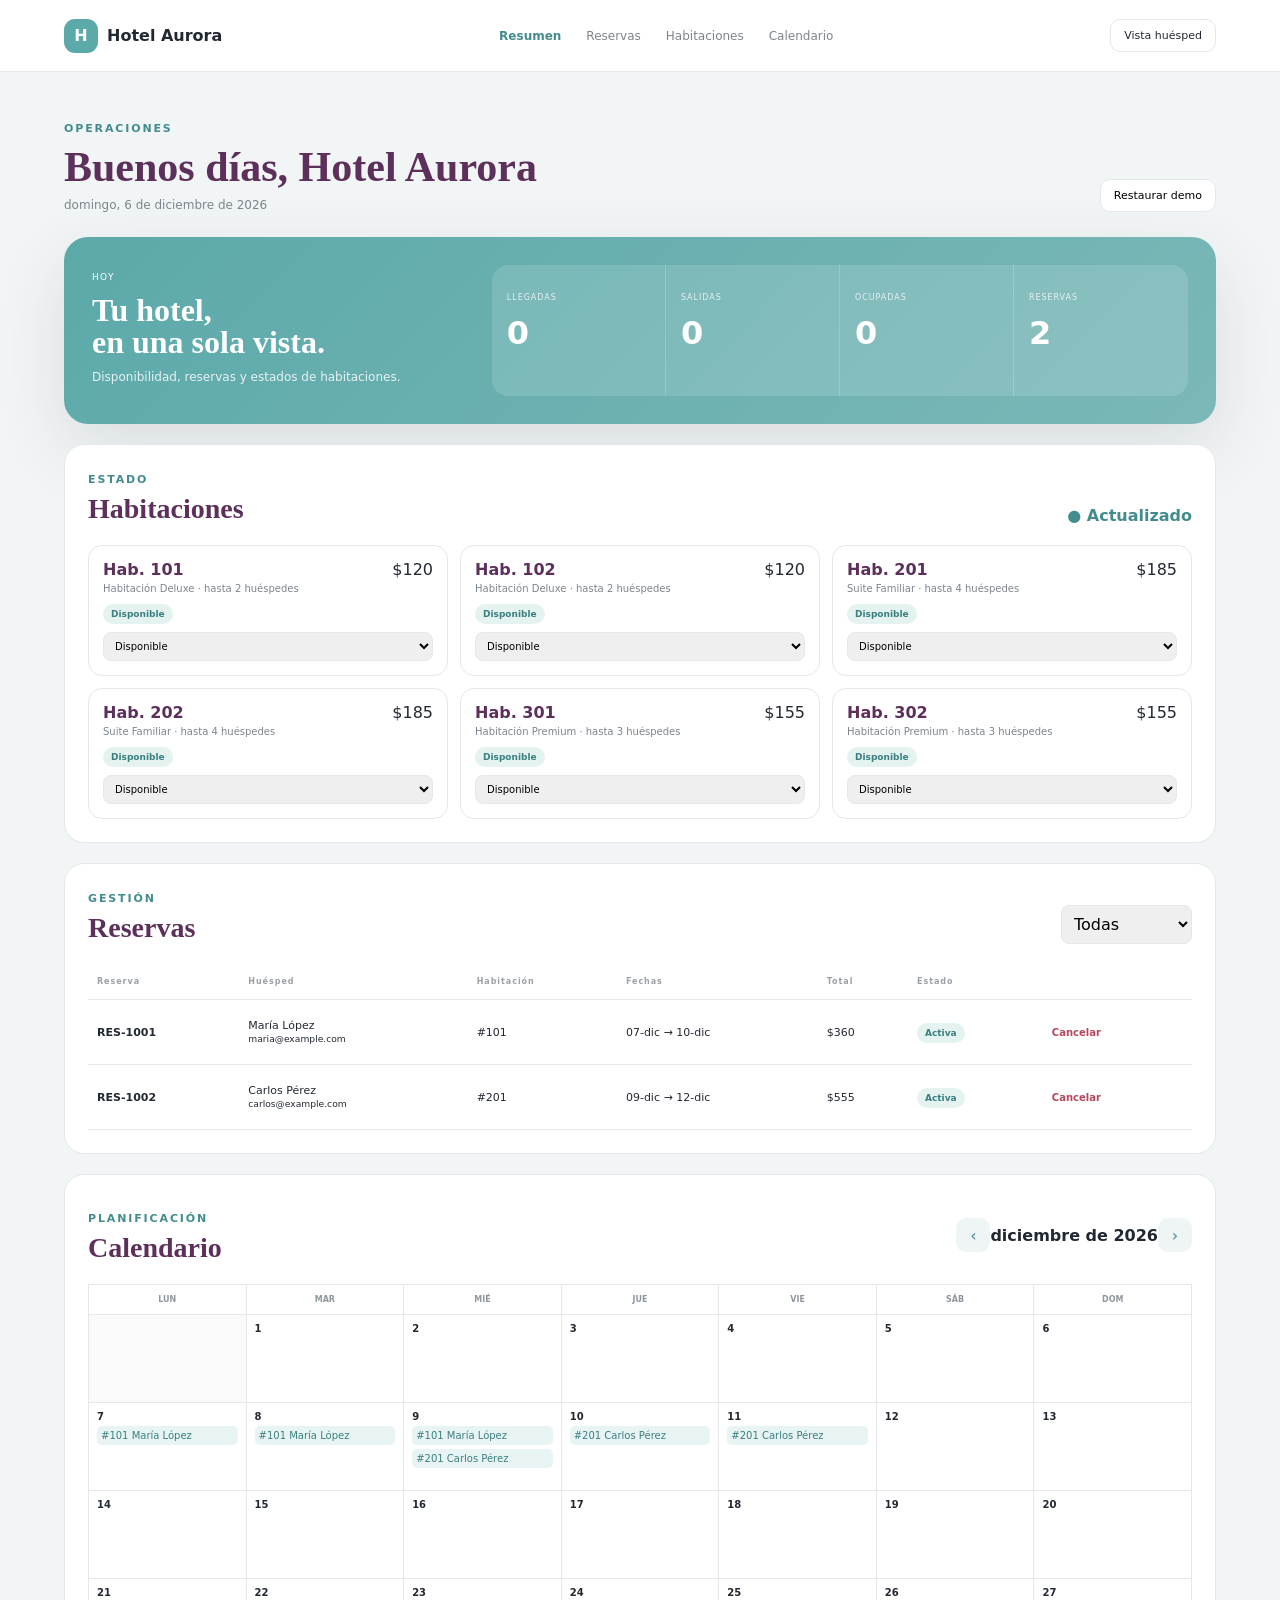
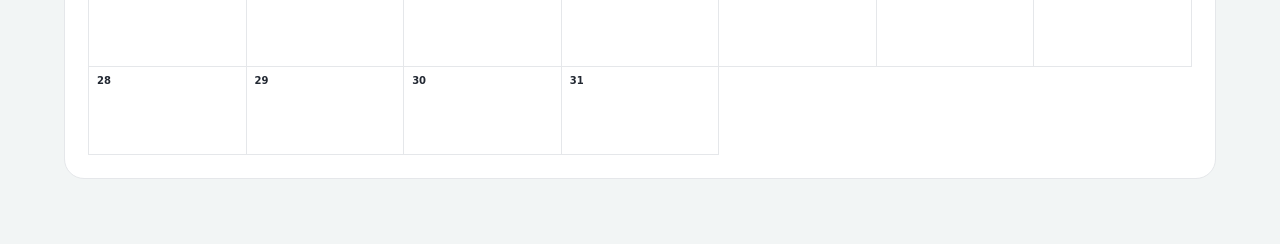
==== admin.html @ b4538057 "Add files via upload" ====
<!doctype html>
<html lang="es">
<head><meta charset="utf-8"><meta name="viewport" content="width=device-width,initial-scale=1"><title>Hotel Aurora — Panel</title><link rel="stylesheet" href="styles.css"></head>
<body class="admin-body">
<header class="admin-nav"><a href="index.html" class="mini-brand"><span class="brand-mark">H</span><strong>Hotel Aurora</strong></a><nav><a class="active" href="#">Resumen</a><a href="#reservas">Reservas</a><a href="#habitaciones">Habitaciones</a><a href="#calendario">Calendario</a></nav><a href="index.html" class="outline-btn">Vista huésped</a></header>
<main class="admin-main">
<div class="admin-head"><div><span class="eyebrow">OPERACIONES</span><h1>Buenos días, Hotel Aurora</h1><p id="todayText"></p></div><button class="outline-btn" id="resetData">Restaurar demo</button></div>
<section class="dashboard-hero"><div><span>HOY</span><h2>Tu hotel,<br>en una sola vista.</h2><p>Disponibilidad, reservas y estados de habitaciones.</p></div><div class="stat-grid"><div><small>LLEGADAS</small><b id="arrivals">0</b></div><div><small>SALIDAS</small><b id="departures">0</b></div><div><small>OCUPADAS</small><b id="occupied">0</b></div><div><small>RESERVAS</small><b id="totalReservations">0</b></div></div></section>
<section id="habitaciones" class="admin-panel"><div class="admin-panel-head"><div><span class="eyebrow">ESTADO</span><h2>Habitaciones</h2></div><span class="live-dot">● Actualizado</span></div><div id="statusGrid" class="status-grid"></div></section>
<section id="reservas" class="admin-panel"><div class="admin-panel-head"><div><span class="eyebrow">GESTIÓN</span><h2>Reservas</h2></div><select id="reservationFilter"><option value="all">Todas</option><option value="active">Activas</option><option value="cancelled">Canceladas</option></select></div><div class="table-wrap"><table><thead><tr><th>Reserva</th><th>Huésped</th><th>Habitación</th><th>Fechas</th><th>Total</th><th>Estado</th><th></th></tr></thead><tbody id="reservationTable"></tbody></table></div></section>
<section id="calendario" class="admin-panel"><div class="admin-panel-head"><div><span class="eyebrow">PLANIFICACIÓN</span><h2>Calendario</h2></div><div class="month-nav"><button id="prevAdmin">‹</button><b id="adminMonth"></b><button id="nextAdmin">›</button></div></div><div class="admin-calendar-wrap"><div id="adminCalendar" class="admin-calendar"></div></div></section>
</main><script src="app.js"></script></body></html>
---- styles.css ----
:root{--teal:#5ca9aa;--teal-dark:#438c8e;--teal-soft:#e8f4f3;--plum:#5d2f5b;--plum-dark:#472044;--ink:#222832;--muted:#7c858d;--paper:#f6f7f8;--white:#fff;--line:#e5e7ea;--yellow:#f4d17c;--shadow:0 24px 70px rgba(45,55,65,.12)}
*{box-sizing:border-box}html{scroll-behavior:smooth}body{margin:0;background:var(--paper);color:var(--ink);font-family:Inter,ui-sans-serif,system-ui,-apple-system,BlinkMacSystemFont,"Segoe UI",sans-serif}button,input,select{font:inherit}button{cursor:pointer}a{text-decoration:none;color:inherit}
.mobile-topbar{display:none}.hero{position:relative;min-height:730px;overflow:hidden;background:#edf1f2;padding:100px 7vw 80px;display:flex;align-items:center}.hero-inner{position:relative;z-index:2;max-width:720px}.eyebrow{font-size:11px;letter-spacing:.17em;font-weight:800;color:var(--teal-dark)}.hero h1{font:700 clamp(48px,7vw,92px)/.95 Georgia,serif;letter-spacing:-.05em;color:var(--plum);margin:15px 0 24px}.hero h1 span,.details-copy h2 span{color:var(--teal-dark);font-style:italic}.hero p{font-size:17px;color:#68737a;max-width:520px}.hero-art{position:absolute;border-radius:42%;filter:blur(.1px);opacity:.85}.art-a{width:260px;height:180px;background:#f0d68d;left:-75px;top:-65px;transform:rotate(-24deg)}.art-b{width:130px;height:130px;background:#e8b5c0;right:7%;top:5%;border-radius:50%}.art-c{width:240px;height:180px;background:#c9bedb;right:-70px;bottom:-65px;transform:rotate(25deg)}
.booking-widget{position:absolute;z-index:4;left:7vw;right:7vw;bottom:45px;background:#fff;border:1px solid rgba(0,0,0,.06);box-shadow:var(--shadow);border-radius:22px;padding:13px;display:grid;grid-template-columns:1fr 1.2fr 1.2fr 1.1fr;gap:8px}.field-button{border:0;background:#fff;border-radius:15px;padding:15px 17px;display:flex;gap:12px;text-align:left;align-items:center}.field-button:hover{background:var(--teal-soft)}.field-icon{width:38px;height:38px;border-radius:12px;background:var(--teal-soft);color:var(--teal-dark);display:grid;place-items:center;font-size:18px}.field-button small{display:block;color:#9aa1a7;font-size:9px;letter-spacing:.12em;font-weight:800;margin-bottom:4px}.field-button strong{font-size:13px}.search-btn,.cta{border:0;border-radius:14px;background:var(--teal);color:white;font-weight:800;letter-spacing:.02em;padding:15px 20px;transition:.2s}.search-btn:hover,.cta:hover{background:var(--teal-dark);transform:translateY(-1px)}.search-btn span,.cta span{float:right}
.section{max-width:1400px;margin:auto;padding:90px 7vw}.section-heading{display:flex;align-items:end;justify-content:space-between;gap:25px;margin-bottom:30px}.section h2{font:700 40px/1 Georgia,serif;margin:8px 0;color:var(--plum)}.text-btn{border:0;background:none;color:var(--teal-dark);font-weight:800}.room-layout{display:grid;grid-template-columns:minmax(0,1fr) 350px;gap:25px}.room-grid{display:grid;grid-template-columns:repeat(2,minmax(0,1fr));gap:18px}.room-card{background:#fff;border-radius:22px;overflow:hidden;border:1px solid var(--line);box-shadow:0 10px 35px rgba(40,50,60,.05);transition:.25s}.room-card:hover{transform:translateY(-4px);box-shadow:var(--shadow)}.room-photo{height:230px;position:relative;background:linear-gradient(135deg,#8bb5b6,#d5e4e2)}.image-slot{background:linear-gradient(135deg,#8eb8b8,#dbe7e5)}.room-photo .image-slot-label,.room-photo:after{content:"";}.photo-label{position:absolute;left:14px;bottom:14px;background:rgba(255,255,255,.9);border-radius:8px;padding:5px 8px;font-size:9px;font-weight:800;color:var(--plum)}.room-content{padding:18px}.room-title{display:flex;justify-content:space-between;gap:10px}.room-title h3{font:700 23px Georgia,serif;color:var(--plum);margin:0 0 6px}.rating{font-size:11px;color:#8a6a27;background:#fff7df;padding:5px 7px;border-radius:7px;height:max-content}.room-content p{color:var(--muted);font-size:13px;line-height:1.55;margin:9px 0}.amenities{display:flex;gap:6px;flex-wrap:wrap;margin:12px 0}.amenities span{background:#f4f6f7;border-radius:7px;padding:5px 7px;font-size:10px;color:#68727a}.room-footer{border-top:1px solid var(--line);padding-top:14px;display:flex;align-items:center;justify-content:space-between}.price strong{font:700 22px Georgia,serif;color:var(--plum)}.price small{color:var(--muted);font-size:10px}.select-room{border:0;border-radius:10px;background:var(--teal);color:white;padding:10px 14px;font-weight:800;font-size:12px}.reservation-panel{background:#fff;border:1px solid var(--line);border-radius:22px;padding:23px;box-shadow:var(--shadow);height:max-content;position:sticky;top:25px}.panel-top{display:flex;justify-content:space-between;font-size:10px;font-weight:900;letter-spacing:.12em}.live-dot{color:var(--teal-dark);letter-spacing:0;font-weight:700}.panel-dates{display:grid;grid-template-columns:1fr auto 1fr;gap:8px;align-items:center;padding:20px 0;border-bottom:1px solid var(--line);margin-bottom:14px}.panel-dates small,.selected-room small{display:block;font-size:9px;color:#9ba1a7;font-weight:800;letter-spacing:.1em}.panel-dates b{font-size:13px}.panel-dates i{font-style:normal;color:var(--muted)}.night-chip{background:var(--teal-soft);display:inline-block;padding:7px 10px;border-radius:8px;color:var(--teal-dark);font-size:11px;font-weight:800}.selected-room{padding:18px 0}.selected-room strong{display:block;color:var(--plum);margin:6px 0;font-size:15px}.selected-room span{color:var(--muted);font-size:11px}.price-lines{border-top:1px solid var(--line);padding-top:10px}.price-lines div,.total-row{display:flex;justify-content:space-between;padding:7px 0;font-size:12px}.total-row{border-top:1px solid var(--line);margin-top:7px;padding-top:17px;font-size:14px}.total-row strong{font:700 25px Georgia,serif;color:var(--plum)}.full{width:100%}.secure{display:block;text-align:center;color:#9aa0a6;font-size:9px;margin-top:10px}
.feature-strip{display:grid;grid-template-columns:repeat(4,1fr);gap:1px;background:var(--line);padding:0 7vw}.feature-strip>div{background:#fff;padding:25px 15px;display:flex;align-items:center;gap:12px}.feature-icon{width:39px;height:39px;background:var(--teal-soft);color:var(--teal-dark);border-radius:12px;display:grid;place-items:center}.feature-strip b,.feature-strip small{display:block}.feature-strip b{font-size:12px}.feature-strip small{font-size:10px;color:var(--muted);margin-top:2px}
.details-section{display:grid;grid-template-columns:.7fr 1.3fr;gap:70px;align-items:center}.details-copy h2{font:700 46px/.98 Georgia,serif;color:var(--plum);margin:10px 0 18px}.details-copy p{color:var(--muted);max-width:420px}.details-card{background:#fff;border-radius:24px;overflow:hidden;display:grid;grid-template-columns:1fr 1fr;box-shadow:var(--shadow)}.detail-photo{min-height:360px;display:grid;place-items:center;text-align:center;color:#577f80;font-weight:900;letter-spacing:.1em}.detail-photo small{display:block;font-size:9px;letter-spacing:0}.detail-content{padding:38px}.detail-content h3{font:700 28px Georgia,serif;color:var(--plum);margin:10px 0}.detail-content p{color:var(--muted);font-size:13px;line-height:1.7}.detail-content .amenities span{border:1px solid var(--line);background:#fff}
.booking-form-section{background:#edf2f1;max-width:none}.booking-form-section>*{max-width:1180px;margin-left:auto;margin-right:auto}.booking-form{background:#fff;border-radius:22px;padding:25px;box-shadow:var(--shadow)}.form-summary{display:grid;grid-template-columns:1fr 1fr 1fr;border-bottom:1px solid var(--line);padding-bottom:18px;margin-bottom:18px;gap:15px}.form-summary span{display:block;color:#9aa0a6;font-size:9px;font-weight:800;letter-spacing:.1em}.form-summary strong{display:block;color:var(--plum);margin-top:4px}.form-grid{display:grid;grid-template-columns:1fr 1fr;gap:14px}.form-grid label{font-size:11px;font-weight:800;color:#56616a}.form-grid input{display:block;width:100%;height:48px;margin-top:6px;border:1px solid var(--line);border-radius:10px;padding:0 13px;outline:0}.form-grid input:focus{border-color:var(--teal)}.wide{grid-column:1/-1}footer{padding:25px 7vw;display:flex;justify-content:space-between;gap:20px;color:#8b9298;background:#fff;font-size:11px}footer a{color:var(--teal-dark);font-weight:800}
.drawer-backdrop{position:fixed;inset:0;background:rgba(30,30,40,.45);z-index:90}.bottom-sheet{position:fixed;z-index:100;left:50%;bottom:18px;transform:translateX(-50%);width:min(640px,calc(100% - 24px));background:#fff;border-radius:26px;padding:20px;box-shadow:0 25px 90px rgba(0,0,0,.25)}.small-sheet{width:min(500px,calc(100% - 24px))}.sheet-handle{width:38px;height:4px;background:#d9dcdf;border-radius:5px;margin:0 auto 15px}.sheet-title{display:flex;justify-content:space-between;align-items:center}.sheet-title h3{font:700 24px Georgia,serif;color:var(--plum);margin:0}.close-sheet{border:0;background:#f3f5f6;width:35px;height:35px;border-radius:50%;font-size:22px}.month-nav{display:flex;justify-content:space-between;align-items:center;margin:20px 0 12px}.month-nav button{border:0;background:#eef5f4;color:var(--teal-dark);width:34px;height:34px;border-radius:10px}.calendar-grid{display:grid;grid-template-columns:repeat(7,1fr);gap:5px}.calendar-grid .weekday{text-align:center;color:#9ba1a7;font-size:9px;font-weight:800;padding:5px}.cal-day{height:38px;border:0;background:#fff;border-radius:9px}.cal-day:hover{background:var(--teal-soft)}.cal-day.disabled{color:#d1d4d6}.cal-day.selected{background:var(--teal);color:#fff}.cal-day.range{background:#e2f1ef;color:#397f80}.sheet-dates{display:grid;grid-template-columns:1fr 1fr;gap:10px;margin:17px 0}.sheet-dates div{border:1px solid var(--line);border-radius:10px;padding:9px}.sheet-dates small{display:block;font-size:8px;color:#9aa0a6;font-weight:800}.sheet-dates b{font-size:12px}.counter{display:flex;justify-content:space-between;align-items:center;padding:18px 0;border-bottom:1px solid var(--line)}.counter strong,.counter small{display:block}.counter small{color:var(--muted);font-size:10px;margin-top:3px}.counter-controls{display:flex;align-items:center;gap:13px}.counter-controls button{width:32px;height:32px;border:1px solid var(--line);background:#fff;border-radius:50%}.counter-controls b{min-width:15px;text-align:center}.toast{position:fixed;z-index:150;bottom:25px;left:50%;transform:translateX(-50%);background:var(--plum);color:#fff;padding:13px 18px;border-radius:10px;font-size:12px;box-shadow:var(--shadow)}.hidden{display:none!important}
.admin-body{background:#f2f5f5}.admin-nav{height:72px;background:#fff;border-bottom:1px solid var(--line);display:flex;align-items:center;justify-content:space-between;padding:0 5vw;position:sticky;top:0;z-index:20}.admin-nav nav{display:flex;gap:25px;font-size:12px}.admin-nav nav a{color:#7d858c}.admin-nav nav a.active{color:var(--teal-dark);font-weight:800}.mini-brand{display:flex;gap:9px;align-items:center}.brand-mark{width:34px;height:34px;border-radius:11px;background:var(--teal);color:white;display:grid;place-items:center;font-weight:900}.outline-btn{border:1px solid var(--line);background:#fff;border-radius:10px;padding:9px 13px;font-size:11px}.admin-main{max-width:1450px;margin:auto;padding:45px 5vw}.admin-head{display:flex;justify-content:space-between;align-items:end;margin-bottom:25px}.admin-head h1{font:700 42px Georgia,serif;color:var(--plum);margin:7px 0}.admin-head p{color:var(--muted);font-size:12px;margin:0}.dashboard-hero{background:linear-gradient(135deg,var(--teal),#7bb8b7);color:#fff;border-radius:24px;padding:28px;display:grid;grid-template-columns:.7fr 1.3fr;gap:25px;box-shadow:var(--shadow);margin-bottom:20px}.dashboard-hero>div:first-child span{font-size:9px;letter-spacing:.15em}.dashboard-hero h2{font:700 32px/1 Georgia,serif;margin:10px 0}.dashboard-hero p{opacity:.85;font-size:12px}.stat-grid{display:grid;grid-template-columns:repeat(4,1fr);background:rgba(255,255,255,.13);border-radius:16px;overflow:hidden}.stat-grid div{padding:20px 15px;border-right:1px solid rgba(255,255,255,.18)}.stat-grid div:last-child{border:0}.stat-grid small{font-size:8px;letter-spacing:.12em;opacity:.8}.stat-grid b{display:block;font-size:32px;margin-top:10px}.admin-panel{background:#fff;border:1px solid var(--line);border-radius:20px;padding:23px;margin-bottom:20px}.admin-panel-head{display:flex;justify-content:space-between;align-items:end;margin-bottom:20px}.admin-panel-head h2{font:700 28px Georgia,serif;color:var(--plum);margin:6px 0 0}.admin-panel select{border:1px solid var(--line);padding:8px;border-radius:8px}.status-grid{display:grid;grid-template-columns:repeat(3,1fr);gap:12px}.status-card{border:1px solid var(--line);border-radius:14px;padding:14px}.status-card-top{display:flex;justify-content:space-between}.status-card strong{color:var(--plum)}.status-card small{display:block;color:var(--muted);font-size:10px;margin-top:4px}.status-badge{display:inline-block;margin:10px 0 8px;padding:5px 8px;border-radius:20px;font-size:9px;font-weight:800}.available{background:#e5f3f0;color:#397f80}.occupied{background:#f9e5e9;color:#b4485b}.dirty{background:#fff3d8;color:#9b7625}.status-card select{width:100%;border:1px solid var(--line);border-radius:8px;padding:7px;font-size:10px}.table-wrap{overflow:auto}table{width:100%;border-collapse:collapse;font-size:11px}th,td{padding:13px 9px;border-bottom:1px solid var(--line);text-align:left;white-space:nowrap}th{font-size:8px;color:#9ba1a7;letter-spacing:.12em}.cancel{border:0;background:none;color:#b4485b;font-weight:800;font-size:10px}.admin-calendar{display:grid;grid-template-columns:repeat(7,1fr);border-top:1px solid var(--line);border-left:1px solid var(--line)}.admin-calendar .head{font-size:8px;font-weight:800;color:#8e969d;text-align:center;padding:10px;border-right:1px solid var(--line);border-bottom:1px solid var(--line)}.admin-day{min-height:88px;padding:8px;border-right:1px solid var(--line);border-bottom:1px solid var(--line);font-size:10px}.admin-day.muted{background:#fafafa;color:#c7cbce}.booking-mini{display:block;margin-top:4px;background:var(--teal-soft);color:#397f80;padding:4px;border-radius:5px;overflow:hidden;text-overflow:ellipsis;white-space:nowrap}

@media(max-width:1000px){.booking-widget{position:relative;left:auto;right:auto;bottom:auto;margin-top:35px;grid-template-columns:1fr 1fr}.hero{display:block;padding-bottom:70px}.room-layout{grid-template-columns:1fr}.reservation-panel{position:relative;top:auto}.details-section{grid-template-columns:1fr}.dashboard-hero{grid-template-columns:1fr}}
@media(max-width:720px){.hero{min-height:auto;padding:40px 18px 25px}.hero h1{font-size:52px}.hero-art{opacity:.45}.booking-widget{grid-template-columns:1fr;margin-top:28px;border-radius:18px}.section{padding:60px 18px}.section h2{font-size:32px}.section-heading{align-items:start}.room-grid{grid-template-columns:1fr}.feature-strip{grid-template-columns:1fr 1fr;padding:0 18px}.feature-strip>div{padding:18px 8px}.details-card{grid-template-columns:1fr}.detail-photo{min-height:230px}.form-grid,.form-summary{grid-template-columns:1fr}.wide{grid-column:auto}.admin-nav nav{display:none}.admin-nav{padding:0 18px}.admin-main{padding:35px 18px}.admin-head{display:block}.admin-head .outline-btn{margin-top:15px}.stat-grid{grid-template-columns:1fr 1fr}.stat-grid div{border-bottom:1px solid rgba(255,255,255,.18)}.status-grid{grid-template-columns:1fr 1fr}.admin-calendar{min-width:680px}.admin-panel:has(.admin-calendar){overflow:auto}footer{padding:22px 18px;flex-direction:column}.mobile-topbar{height:58px;background:#fff;display:flex;align-items:center;justify-content:space-between;padding:0 16px;position:sticky;top:0;z-index:40;border-bottom:1px solid var(--line)}.icon-btn{border:0;background:#f2f4f5;width:34px;height:34px;border-radius:10px}.mini-brand strong{font-size:13px}.brand-mark{width:31px;height:31px}.hero .booking-widget{box-shadow:0 15px 45px rgba(45,55,65,.12)}}


/* ===== V4 MOBILE / RESPONSIVE REFINEMENT ===== */
html,body{width:100%;max-width:100%;overflow-x:hidden}
img{max-width:100%;height:auto}
main{width:100%;min-width:0}
.hero-inner,.booking-widget,.section,.admin-main{min-width:0}
.room-card,.reservation-panel,.details-card,.booking-form,.admin-panel{min-width:0;max-width:100%}

@media (max-width:720px){
  body{font-size:14px}
  .mobile-topbar{height:62px;padding:0 14px}
  .mobile-topbar .mini-brand{gap:7px}
  .mobile-topbar .mini-brand strong{font-size:12px}

  .hero{
    min-height:0;
    padding:34px 16px 22px;
    display:block;
  }
  .hero-inner{max-width:100%}
  .hero h1{
    font-size:clamp(43px,13vw,56px);
    line-height:.94;
    margin:10px 0 16px;
    letter-spacing:-.055em;
  }
  .hero p{
    font-size:14px;
    line-height:1.55;
    max-width:330px;
    margin-bottom:0;
  }
  .hero-art.art-a{width:150px;height:105px;left:-55px;top:-40px}
  .hero-art.art-b{width:75px;height:75px;right:-5px;top:24px}
  .hero-art.art-c{width:135px;height:105px;right:-50px;bottom:-35px}

  .booking-widget{
    position:relative;
    left:auto;
    right:auto;
    bottom:auto;
    width:100%;
    margin:28px 0 0;
    padding:9px;
    gap:5px;
    border-radius:18px;
    grid-template-columns:1fr;
  }
  .field-button{
    width:100%;
    min-width:0;
    min-height:62px;
    padding:10px 11px;
    border-radius:12px;
  }
  .field-button span:last-child{
    min-width:0;
    overflow:hidden;
  }
  .field-button strong{
    display:block;
    white-space:nowrap;
    overflow:hidden;
    text-overflow:ellipsis;
    font-size:12px;
  }
  .field-icon{width:34px;height:34px;flex:0 0 34px}
  .search-btn{
    width:100%;
    min-height:52px;
    border-radius:12px;
    font-size:11px;
  }

  .section{padding:52px 16px}
  .section-heading{
    display:flex;
    align-items:flex-end;
    margin-bottom:20px;
  }
  .section-heading .text-btn{font-size:11px;white-space:nowrap}
  .section h2{font-size:30px;line-height:1.02}
  .eyebrow{font-size:9px}

  .room-layout{display:block;width:100%}
  .room-grid{
    display:grid;
    grid-template-columns:1fr;
    gap:14px;
    width:100%;
  }
  .room-card{
    width:100%;
    border-radius:18px;
  }
  .room-photo{
    height:205px;
    width:100%;
  }
  .room-content{padding:15px}
  .room-title h3{font-size:21px}
  .room-content p{font-size:12px}
  .room-footer{gap:10px}
  .select-room{padding:10px 12px;white-space:nowrap}

  .reservation-panel{
    width:100%;
    margin-top:16px;
    padding:18px;
    border-radius:18px;
    position:relative;
    top:auto;
  }
  .panel-dates{padding:15px 0}
  .total-row strong{font-size:23px}

  .feature-strip{
    width:100%;
    grid-template-columns:1fr 1fr;
    padding:0 16px;
  }
  .feature-strip>div{
    min-width:0;
    padding:16px 7px;
    gap:8px;
  }
  .feature-icon{width:34px;height:34px;flex:0 0 34px}
  .feature-strip b{font-size:10px}
  .feature-strip small{font-size:9px}

  .details-section{
    display:block;
    width:100%;
  }
  .details-copy{margin-bottom:24px}
  .details-copy h2{font-size:34px}
  .details-copy p{font-size:13px;line-height:1.6}
  .details-card{
    width:100%;
    display:block;
    border-radius:18px;
  }
  .detail-photo{min-height:220px}
  .detail-content{padding:22px}
  .detail-content h3{font-size:25px}

  .booking-form-section{padding-left:16px;padding-right:16px}
  .booking-form{padding:17px;border-radius:18px}
  .form-summary{
    display:block;
    padding-bottom:12px;
  }
  .form-summary>div{
    display:flex;
    justify-content:space-between;
    gap:15px;
    padding:8px 0;
    border-bottom:1px solid #f0f1f2;
  }
  .form-summary>div:last-child{border-bottom:0}
  .form-summary span,.form-summary strong{margin:0}
  .form-grid{
    display:grid;
    grid-template-columns:1fr;
    gap:12px;
  }
  .form-grid label,.wide{grid-column:auto}
  .form-grid input{height:46px}

  footer{
    width:100%;
    padding:20px 16px;
    flex-direction:column;
    align-items:flex-start;
    gap:8px;
  }

  .bottom-sheet{
    left:8px;
    right:8px;
    bottom:8px;
    width:auto;
    max-width:none;
    transform:none;
    padding:16px;
    border-radius:22px;
    max-height:calc(100dvh - 28px);
    overflow-y:auto;
  }
  .sheet-title h3{font-size:21px}
  .calendar-grid{gap:3px}
  .cal-day{height:40px}
  .sheet-dates{position:sticky;bottom:0;background:#fff;padding-top:8px}
  .small-sheet{width:auto}
  .counter{padding:14px 0}

  /* Admin on phones */
  .admin-nav{
    height:62px;
    padding:0 14px;
  }
  .admin-nav .outline-btn{font-size:10px;padding:8px 9px}
  .admin-main{
    width:100%;
    padding:28px 14px;
  }
  .admin-head{
    width:100%;
    display:flex;
    align-items:flex-start;
    gap:10px;
    margin-bottom:18px;
  }
  .admin-head>div{min-width:0}
  .admin-head h1{
    font-size:30px;
    line-height:1;
    margin:6px 0 7px;
  }
  .admin-head p{font-size:10px}
  .admin-head .outline-btn{flex:0 0 auto;margin-top:0}

  .dashboard-hero{
    width:100%;
    display:block;
    padding:20px;
    border-radius:19px;
  }
  .dashboard-hero h2{font-size:28px}
  .stat-grid{
    width:100%;
    margin-top:20px;
    grid-template-columns:1fr 1fr;
  }
  .stat-grid div{min-width:0;padding:14px 12px}
  .stat-grid b{font-size:26px}

  .admin-panel{
    width:100%;
    padding:17px;
    border-radius:18px;
    overflow:hidden;
  }
  .admin-panel-head{
    gap:10px;
    align-items:center;
  }
  .admin-panel-head h2{font-size:24px}
  .status-grid{
    width:100%;
    grid-template-columns:1fr;
  }
  .status-card{width:100%}

  .table-wrap{
    width:100%;
    max-width:100%;
    overflow-x:auto;
    -webkit-overflow-scrolling:touch;
  }
  table{min-width:720px}

  .admin-panel.calendar-panel,
  .admin-panel:has(.admin-calendar){
    overflow:hidden;
  }
  .admin-calendar-wrap{
    width:100%;
    overflow-x:auto;
  }
  .admin-calendar{
    min-width:650px;
  }
}

/* Very small phones */
@media (max-width:390px){
  .hero h1{font-size:42px}
  .hero{padding-left:14px;padding-right:14px}
  .section{padding-left:14px;padding-right:14px}
  .feature-strip{padding-left:14px;padding-right:14px}
  .room-photo{height:185px}
  .room-footer{align-items:flex-end}
  .price strong{font-size:19px}
  .select-room{font-size:10px}
  .admin-main{padding-left:12px;padding-right:12px}
  .admin-head h1{font-size:27px}
  .admin-head .outline-btn{font-size:9px}
}

/* Safe-area support for modern phones */
@supports (padding:max(0px)){
  .mobile-topbar{padding-top:max(0px,env(safe-area-inset-top));height:calc(62px + env(safe-area-inset-top))}
  .bottom-sheet{bottom:max(8px,env(safe-area-inset-bottom))}
  footer{padding-bottom:max(20px,env(safe-area-inset-bottom))}
}
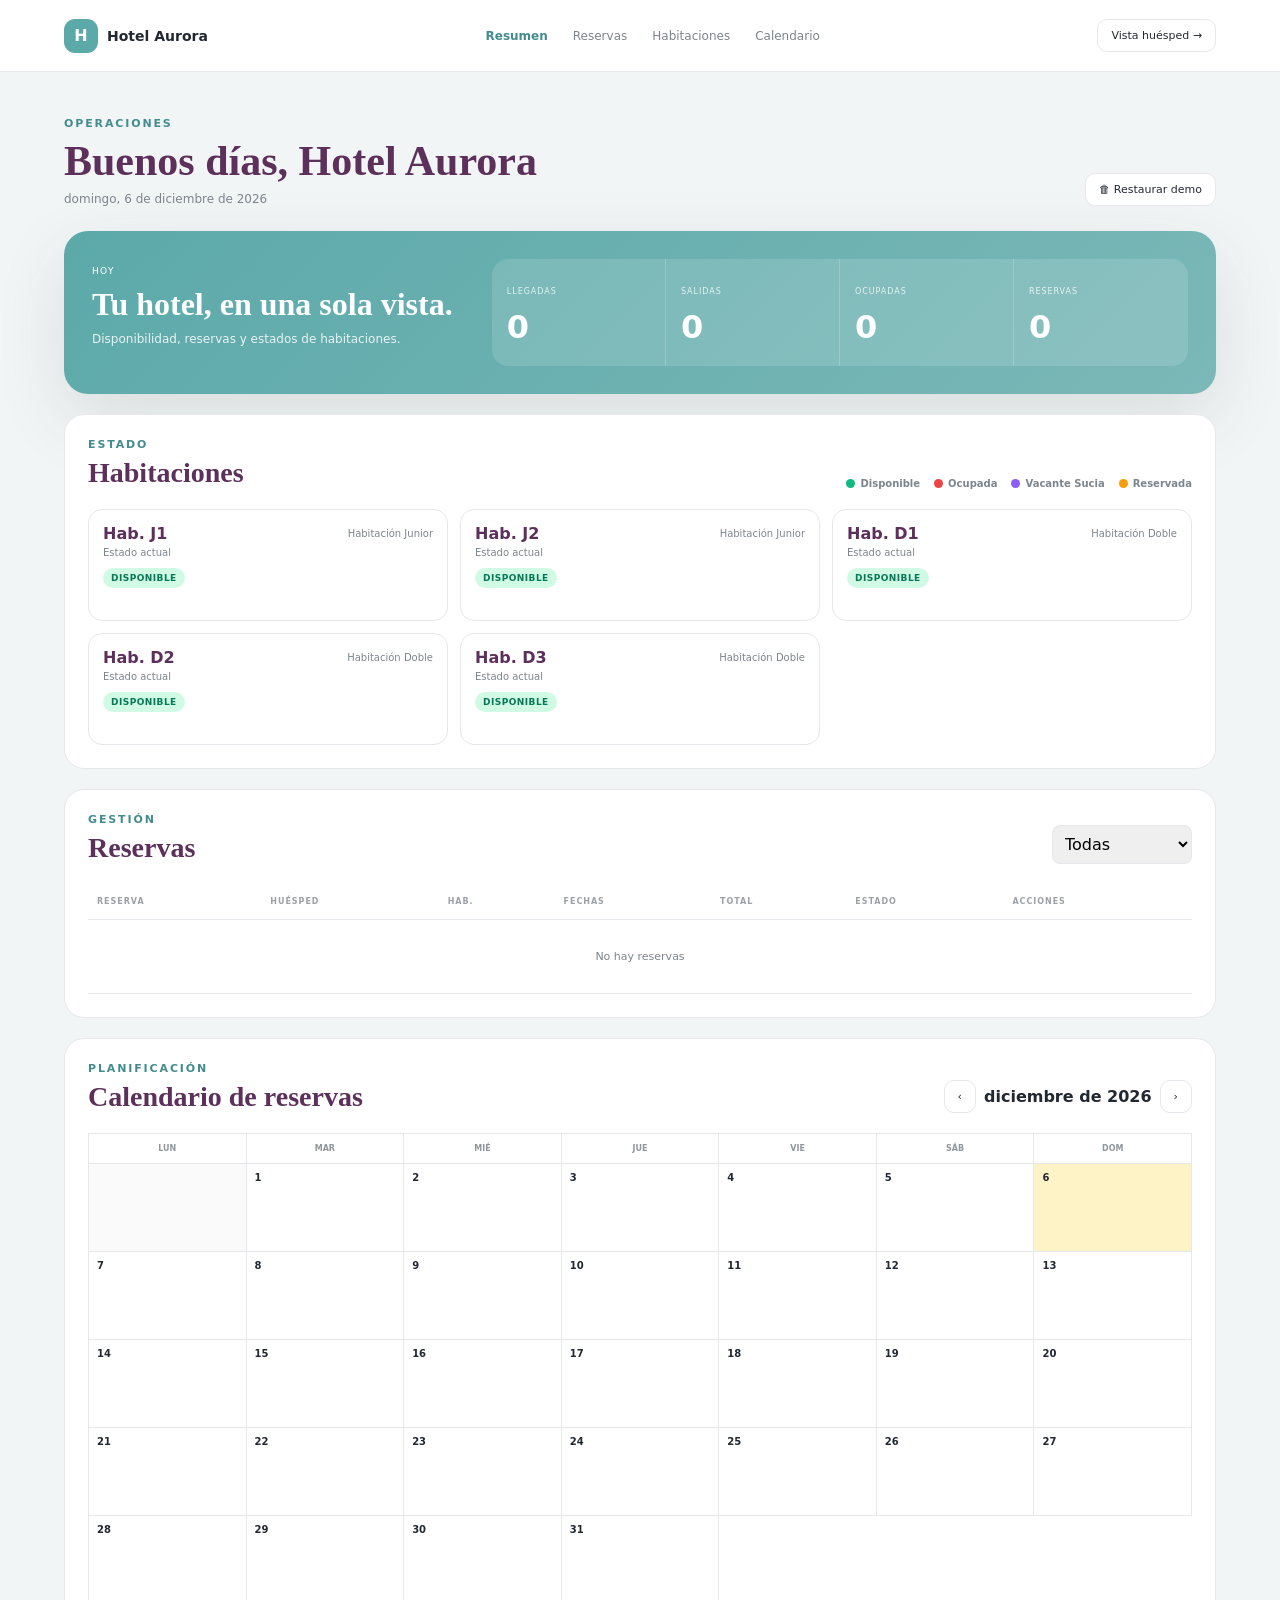
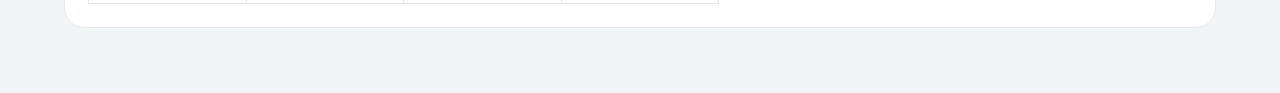
==== commit fead161d: "Add files via upload" ====
--- a/admin.html
+++ b/admin.html
@@ -1,12 +1,165 @@
-<!doctype html>
+<!DOCTYPE html>
 <html lang="es">
-<head><meta charset="utf-8"><meta name="viewport" content="width=device-width,initial-scale=1"><title>Hotel Aurora — Panel</title><link rel="stylesheet" href="styles.css"></head>
+<head>
+<meta charset="UTF-8">
+<meta name="viewport" content="width=device-width,initial-scale=1">
+<title>Hotel Aurora — Panel</title>
+<link rel="stylesheet" href="styles.css">
+</head>
 <body class="admin-body">
-<header class="admin-nav"><a href="index.html" class="mini-brand"><span class="brand-mark">H</span><strong>Hotel Aurora</strong></a><nav><a class="active" href="#">Resumen</a><a href="#reservas">Reservas</a><a href="#habitaciones">Habitaciones</a><a href="#calendario">Calendario</a></nav><a href="index.html" class="outline-btn">Vista huésped</a></header>
+
+<!-- NAV -->
+<header class="admin-nav">
+  <div class="mini-brand">
+    <div class="brand-mark">H</div>
+    <strong style="font-size:14px">Hotel Aurora</strong>
+  </div>
+  <nav>
+    <a href="#" class="active">Resumen</a>
+    <a href="#reservas">Reservas</a>
+    <a href="#habitaciones">Habitaciones</a>
+    <a href="#calendario">Calendario</a>
+  </nav>
+  <a href="index.html" class="outline-btn">Vista huésped →</a>
+</header>
+
 <main class="admin-main">
-<div class="admin-head"><div><span class="eyebrow">OPERACIONES</span><h1>Buenos días, Hotel Aurora</h1><p id="todayText"></p></div><button class="outline-btn" id="resetData">Restaurar demo</button></div>
-<section class="dashboard-hero"><div><span>HOY</span><h2>Tu hotel,<br>en una sola vista.</h2><p>Disponibilidad, reservas y estados de habitaciones.</p></div><div class="stat-grid"><div><small>LLEGADAS</small><b id="arrivals">0</b></div><div><small>SALIDAS</small><b id="departures">0</b></div><div><small>OCUPADAS</small><b id="occupied">0</b></div><div><small>RESERVAS</small><b id="totalReservations">0</b></div></div></section>
-<section id="habitaciones" class="admin-panel"><div class="admin-panel-head"><div><span class="eyebrow">ESTADO</span><h2>Habitaciones</h2></div><span class="live-dot">● Actualizado</span></div><div id="statusGrid" class="status-grid"></div></section>
-<section id="reservas" class="admin-panel"><div class="admin-panel-head"><div><span class="eyebrow">GESTIÓN</span><h2>Reservas</h2></div><select id="reservationFilter"><option value="all">Todas</option><option value="active">Activas</option><option value="cancelled">Canceladas</option></select></div><div class="table-wrap"><table><thead><tr><th>Reserva</th><th>Huésped</th><th>Habitación</th><th>Fechas</th><th>Total</th><th>Estado</th><th></th></tr></thead><tbody id="reservationTable"></tbody></table></div></section>
-<section id="calendario" class="admin-panel"><div class="admin-panel-head"><div><span class="eyebrow">PLANIFICACIÓN</span><h2>Calendario</h2></div><div class="month-nav"><button id="prevAdmin">‹</button><b id="adminMonth"></b><button id="nextAdmin">›</button></div></div><div class="admin-calendar-wrap"><div id="adminCalendar" class="admin-calendar"></div></div></section>
-</main><script src="app.js"></script></body></html>+  <div class="admin-head">
+    <div>
+      <div class="eyebrow">OPERACIONES</div>
+      <h1>Buenos días, Hotel Aurora</h1>
+      <p id="todayText">Hoy</p>
+    </div>
+    <button class="outline-btn" id="resetData">🗑 Restaurar demo</button>
+  </div>
+
+  <!-- HERO DASHBOARD -->
+  <div class="dashboard-hero">
+    <div>
+      <span>HOY</span>
+      <h2>Tu hotel, en una sola vista.</h2>
+      <p>Disponibilidad, reservas y estados de habitaciones.</p>
+    </div>
+    <div class="stat-grid">
+      <div><small>LLEGADAS</small><b id="statArrivals">0</b></div>
+      <div><small>SALIDAS</small><b id="statDepartures">0</b></div>
+      <div><small>OCUPADAS</small><b id="statOccupied">0</b></div>
+      <div><small>RESERVAS</small><b id="statTotal">0</b></div>
+    </div>
+  </div>
+
+  <!-- HABITACIONES -->
+  <section class="admin-panel" id="habitaciones">
+    <div class="admin-panel-head">
+      <div>
+        <div class="eyebrow">ESTADO</div>
+        <h2>Habitaciones</h2>
+      </div>
+      <div class="status-legend">
+  <span><i class="legend-dot available"></i>Disponible</span>
+  <span><i class="legend-dot occupied"></i>Ocupada</span>
+  <span><i class="legend-dot dirty"></i>Vacante Sucia</span>
+  <span><i class="legend-dot reserved"></i>Reservada</span>
+</div>
+    </div>
+    <div class="status-grid" id="statusGrid"></div>
+  </section>
+
+  <!-- RESERVAS -->
+  <section class="admin-panel" id="reservas">
+    <div class="admin-panel-head">
+      <div>
+        <div class="eyebrow">GESTIÓN</div>
+        <h2>Reservas</h2>
+      </div>
+      <select id="reservationFilter">
+        <option value="all">Todas</option>
+        <option value="pending">Pendientes</option>
+        <option value="confirmed">Confirmadas</option>
+        <option value="checked-in">Check-in</option>
+        <option value="checked-out">Check-out</option>
+        <option value="cancelled">Canceladas</option>
+      </select>
+    </div>
+    <div class="table-wrap">
+      <table>
+        <thead>
+          <tr>
+            <th>Reserva</th><th>Huésped</th><th>Hab.</th>
+            <th>Fechas</th><th>Total</th><th>Estado</th><th>Acciones</th>
+          </tr>
+        </thead>
+        <tbody id="reservationTable"></tbody>
+      </table>
+    </div>
+  </section>
+
+  <!-- CALENDARIO -->
+  <section class="admin-panel calendar-panel" id="calendario">
+    <div class="admin-panel-head">
+      <div>
+        <div class="eyebrow">PLANIFICACIÓN</div>
+        <h2>Calendario de reservas</h2>
+      </div>
+      <div style="display:flex;gap:8px;align-items:center">
+        <button class="outline-btn" id="prevAdmin">‹</button>
+        <strong id="adminMonth" style="min-width:140px;text-align:center"></strong>
+        <button class="outline-btn" id="nextAdmin">›</button>
+      </div>
+    </div>
+    <div class="admin-calendar" id="adminCalendar"></div>
+  </section>
+</main>
+
+<!-- BACKDROP -->
+<div class="drawer-backdrop hidden" id="backdrop"></div>
+
+<!-- MODAL DETALLE DE RESERVA -->
+<div class="bottom-sheet large-sheet hidden" id="reservationDetailSheet">
+  <div class="sheet-handle"></div>
+  <div class="sheet-title">
+    <h3 id="detailTitle">Detalle de reserva</h3>
+    <button class="close-sheet" data-close="reservationDetailSheet">×</button>
+  </div>
+  <div class="reservation-detail" id="reservationDetailContent"></div>
+</div>
+
+<!-- MODAL EDICIÓN DE FECHAS -->
+<div class="bottom-sheet small-sheet hidden" id="editDatesSheet">
+  <div class="sheet-handle"></div>
+  <div class="sheet-title">
+    <h3>Editar fechas</h3>
+    <button class="close-sheet" data-close="editDatesSheet">×</button>
+  </div>
+  <form id="editDatesForm" style="padding:5px">
+    <input type="hidden" id="editResId">
+    <div style="display:grid;gap:12px">
+      <div>
+        <label style="font-size:11px;font-weight:800">Nuevo Check-in</label>
+        <input type="date" id="editCheckin" required style="width:100%;padding:10px;border:1px solid var(--line);border-radius:10px">
+      </div>
+      <div>
+        <label style="font-size:11px;font-weight:800">Nuevo Check-out</label>
+        <input type="date" id="editCheckout" required style="width:100%;padding:10px;border:1px solid var(--line);border-radius:10px">
+      </div>
+    </div>
+    <button type="submit" class="btn-primary full" style="margin-top:20px">Guardar cambios</button>
+  </form>
+</div>
+
+<!-- MODAL DÍA DEL CALENDARIO -->
+<div class="bottom-sheet small-sheet hidden" id="daySheet">
+  <div class="sheet-handle"></div>
+  <div class="sheet-title">
+    <h3 id="dayTitle">Día</h3>
+    <button class="close-sheet" data-close="daySheet">×</button>
+  </div>
+  <div id="dayContent" style="padding:5px"></div>
+</div>
+
+<!-- TOAST -->
+<div id="toast" class="toast hidden"></div>
+
+<script src="app.js"></script>
+</body>
+</html>
--- a/styles.css
+++ b/styles.css
@@ -1,310 +1,405 @@
-:root{--teal:#5ca9aa;--teal-dark:#438c8e;--teal-soft:#e8f4f3;--plum:#5d2f5b;--plum-dark:#472044;--ink:#222832;--muted:#7c858d;--paper:#f6f7f8;--white:#fff;--line:#e5e7ea;--yellow:#f4d17c;--shadow:0 24px 70px rgba(45,55,65,.12)}
-*{box-sizing:border-box}html{scroll-behavior:smooth}body{margin:0;background:var(--paper);color:var(--ink);font-family:Inter,ui-sans-serif,system-ui,-apple-system,BlinkMacSystemFont,"Segoe UI",sans-serif}button,input,select{font:inherit}button{cursor:pointer}a{text-decoration:none;color:inherit}
-.mobile-topbar{display:none}.hero{position:relative;min-height:730px;overflow:hidden;background:#edf1f2;padding:100px 7vw 80px;display:flex;align-items:center}.hero-inner{position:relative;z-index:2;max-width:720px}.eyebrow{font-size:11px;letter-spacing:.17em;font-weight:800;color:var(--teal-dark)}.hero h1{font:700 clamp(48px,7vw,92px)/.95 Georgia,serif;letter-spacing:-.05em;color:var(--plum);margin:15px 0 24px}.hero h1 span,.details-copy h2 span{color:var(--teal-dark);font-style:italic}.hero p{font-size:17px;color:#68737a;max-width:520px}.hero-art{position:absolute;border-radius:42%;filter:blur(.1px);opacity:.85}.art-a{width:260px;height:180px;background:#f0d68d;left:-75px;top:-65px;transform:rotate(-24deg)}.art-b{width:130px;height:130px;background:#e8b5c0;right:7%;top:5%;border-radius:50%}.art-c{width:240px;height:180px;background:#c9bedb;right:-70px;bottom:-65px;transform:rotate(25deg)}
-.booking-widget{position:absolute;z-index:4;left:7vw;right:7vw;bottom:45px;background:#fff;border:1px solid rgba(0,0,0,.06);box-shadow:var(--shadow);border-radius:22px;padding:13px;display:grid;grid-template-columns:1fr 1.2fr 1.2fr 1.1fr;gap:8px}.field-button{border:0;background:#fff;border-radius:15px;padding:15px 17px;display:flex;gap:12px;text-align:left;align-items:center}.field-button:hover{background:var(--teal-soft)}.field-icon{width:38px;height:38px;border-radius:12px;background:var(--teal-soft);color:var(--teal-dark);display:grid;place-items:center;font-size:18px}.field-button small{display:block;color:#9aa1a7;font-size:9px;letter-spacing:.12em;font-weight:800;margin-bottom:4px}.field-button strong{font-size:13px}.search-btn,.cta{border:0;border-radius:14px;background:var(--teal);color:white;font-weight:800;letter-spacing:.02em;padding:15px 20px;transition:.2s}.search-btn:hover,.cta:hover{background:var(--teal-dark);transform:translateY(-1px)}.search-btn span,.cta span{float:right}
-.section{max-width:1400px;margin:auto;padding:90px 7vw}.section-heading{display:flex;align-items:end;justify-content:space-between;gap:25px;margin-bottom:30px}.section h2{font:700 40px/1 Georgia,serif;margin:8px 0;color:var(--plum)}.text-btn{border:0;background:none;color:var(--teal-dark);font-weight:800}.room-layout{display:grid;grid-template-columns:minmax(0,1fr) 350px;gap:25px}.room-grid{display:grid;grid-template-columns:repeat(2,minmax(0,1fr));gap:18px}.room-card{background:#fff;border-radius:22px;overflow:hidden;border:1px solid var(--line);box-shadow:0 10px 35px rgba(40,50,60,.05);transition:.25s}.room-card:hover{transform:translateY(-4px);box-shadow:var(--shadow)}.room-photo{height:230px;position:relative;background:linear-gradient(135deg,#8bb5b6,#d5e4e2)}.image-slot{background:linear-gradient(135deg,#8eb8b8,#dbe7e5)}.room-photo .image-slot-label,.room-photo:after{content:"";}.photo-label{position:absolute;left:14px;bottom:14px;background:rgba(255,255,255,.9);border-radius:8px;padding:5px 8px;font-size:9px;font-weight:800;color:var(--plum)}.room-content{padding:18px}.room-title{display:flex;justify-content:space-between;gap:10px}.room-title h3{font:700 23px Georgia,serif;color:var(--plum);margin:0 0 6px}.rating{font-size:11px;color:#8a6a27;background:#fff7df;padding:5px 7px;border-radius:7px;height:max-content}.room-content p{color:var(--muted);font-size:13px;line-height:1.55;margin:9px 0}.amenities{display:flex;gap:6px;flex-wrap:wrap;margin:12px 0}.amenities span{background:#f4f6f7;border-radius:7px;padding:5px 7px;font-size:10px;color:#68727a}.room-footer{border-top:1px solid var(--line);padding-top:14px;display:flex;align-items:center;justify-content:space-between}.price strong{font:700 22px Georgia,serif;color:var(--plum)}.price small{color:var(--muted);font-size:10px}.select-room{border:0;border-radius:10px;background:var(--teal);color:white;padding:10px 14px;font-weight:800;font-size:12px}.reservation-panel{background:#fff;border:1px solid var(--line);border-radius:22px;padding:23px;box-shadow:var(--shadow);height:max-content;position:sticky;top:25px}.panel-top{display:flex;justify-content:space-between;font-size:10px;font-weight:900;letter-spacing:.12em}.live-dot{color:var(--teal-dark);letter-spacing:0;font-weight:700}.panel-dates{display:grid;grid-template-columns:1fr auto 1fr;gap:8px;align-items:center;padding:20px 0;border-bottom:1px solid var(--line);margin-bottom:14px}.panel-dates small,.selected-room small{display:block;font-size:9px;color:#9ba1a7;font-weight:800;letter-spacing:.1em}.panel-dates b{font-size:13px}.panel-dates i{font-style:normal;color:var(--muted)}.night-chip{background:var(--teal-soft);display:inline-block;padding:7px 10px;border-radius:8px;color:var(--teal-dark);font-size:11px;font-weight:800}.selected-room{padding:18px 0}.selected-room strong{display:block;color:var(--plum);margin:6px 0;font-size:15px}.selected-room span{color:var(--muted);font-size:11px}.price-lines{border-top:1px solid var(--line);padding-top:10px}.price-lines div,.total-row{display:flex;justify-content:space-between;padding:7px 0;font-size:12px}.total-row{border-top:1px solid var(--line);margin-top:7px;padding-top:17px;font-size:14px}.total-row strong{font:700 25px Georgia,serif;color:var(--plum)}.full{width:100%}.secure{display:block;text-align:center;color:#9aa0a6;font-size:9px;margin-top:10px}
-.feature-strip{display:grid;grid-template-columns:repeat(4,1fr);gap:1px;background:var(--line);padding:0 7vw}.feature-strip>div{background:#fff;padding:25px 15px;display:flex;align-items:center;gap:12px}.feature-icon{width:39px;height:39px;background:var(--teal-soft);color:var(--teal-dark);border-radius:12px;display:grid;place-items:center}.feature-strip b,.feature-strip small{display:block}.feature-strip b{font-size:12px}.feature-strip small{font-size:10px;color:var(--muted);margin-top:2px}
-.details-section{display:grid;grid-template-columns:.7fr 1.3fr;gap:70px;align-items:center}.details-copy h2{font:700 46px/.98 Georgia,serif;color:var(--plum);margin:10px 0 18px}.details-copy p{color:var(--muted);max-width:420px}.details-card{background:#fff;border-radius:24px;overflow:hidden;display:grid;grid-template-columns:1fr 1fr;box-shadow:var(--shadow)}.detail-photo{min-height:360px;display:grid;place-items:center;text-align:center;color:#577f80;font-weight:900;letter-spacing:.1em}.detail-photo small{display:block;font-size:9px;letter-spacing:0}.detail-content{padding:38px}.detail-content h3{font:700 28px Georgia,serif;color:var(--plum);margin:10px 0}.detail-content p{color:var(--muted);font-size:13px;line-height:1.7}.detail-content .amenities span{border:1px solid var(--line);background:#fff}
-.booking-form-section{background:#edf2f1;max-width:none}.booking-form-section>*{max-width:1180px;margin-left:auto;margin-right:auto}.booking-form{background:#fff;border-radius:22px;padding:25px;box-shadow:var(--shadow)}.form-summary{display:grid;grid-template-columns:1fr 1fr 1fr;border-bottom:1px solid var(--line);padding-bottom:18px;margin-bottom:18px;gap:15px}.form-summary span{display:block;color:#9aa0a6;font-size:9px;font-weight:800;letter-spacing:.1em}.form-summary strong{display:block;color:var(--plum);margin-top:4px}.form-grid{display:grid;grid-template-columns:1fr 1fr;gap:14px}.form-grid label{font-size:11px;font-weight:800;color:#56616a}.form-grid input{display:block;width:100%;height:48px;margin-top:6px;border:1px solid var(--line);border-radius:10px;padding:0 13px;outline:0}.form-grid input:focus{border-color:var(--teal)}.wide{grid-column:1/-1}footer{padding:25px 7vw;display:flex;justify-content:space-between;gap:20px;color:#8b9298;background:#fff;font-size:11px}footer a{color:var(--teal-dark);font-weight:800}
-.drawer-backdrop{position:fixed;inset:0;background:rgba(30,30,40,.45);z-index:90}.bottom-sheet{position:fixed;z-index:100;left:50%;bottom:18px;transform:translateX(-50%);width:min(640px,calc(100% - 24px));background:#fff;border-radius:26px;padding:20px;box-shadow:0 25px 90px rgba(0,0,0,.25)}.small-sheet{width:min(500px,calc(100% - 24px))}.sheet-handle{width:38px;height:4px;background:#d9dcdf;border-radius:5px;margin:0 auto 15px}.sheet-title{display:flex;justify-content:space-between;align-items:center}.sheet-title h3{font:700 24px Georgia,serif;color:var(--plum);margin:0}.close-sheet{border:0;background:#f3f5f6;width:35px;height:35px;border-radius:50%;font-size:22px}.month-nav{display:flex;justify-content:space-between;align-items:center;margin:20px 0 12px}.month-nav button{border:0;background:#eef5f4;color:var(--teal-dark);width:34px;height:34px;border-radius:10px}.calendar-grid{display:grid;grid-template-columns:repeat(7,1fr);gap:5px}.calendar-grid .weekday{text-align:center;color:#9ba1a7;font-size:9px;font-weight:800;padding:5px}.cal-day{height:38px;border:0;background:#fff;border-radius:9px}.cal-day:hover{background:var(--teal-soft)}.cal-day.disabled{color:#d1d4d6}.cal-day.selected{background:var(--teal);color:#fff}.cal-day.range{background:#e2f1ef;color:#397f80}.sheet-dates{display:grid;grid-template-columns:1fr 1fr;gap:10px;margin:17px 0}.sheet-dates div{border:1px solid var(--line);border-radius:10px;padding:9px}.sheet-dates small{display:block;font-size:8px;color:#9aa0a6;font-weight:800}.sheet-dates b{font-size:12px}.counter{display:flex;justify-content:space-between;align-items:center;padding:18px 0;border-bottom:1px solid var(--line)}.counter strong,.counter small{display:block}.counter small{color:var(--muted);font-size:10px;margin-top:3px}.counter-controls{display:flex;align-items:center;gap:13px}.counter-controls button{width:32px;height:32px;border:1px solid var(--line);background:#fff;border-radius:50%}.counter-controls b{min-width:15px;text-align:center}.toast{position:fixed;z-index:150;bottom:25px;left:50%;transform:translateX(-50%);background:var(--plum);color:#fff;padding:13px 18px;border-radius:10px;font-size:12px;box-shadow:var(--shadow)}.hidden{display:none!important}
-.admin-body{background:#f2f5f5}.admin-nav{height:72px;background:#fff;border-bottom:1px solid var(--line);display:flex;align-items:center;justify-content:space-between;padding:0 5vw;position:sticky;top:0;z-index:20}.admin-nav nav{display:flex;gap:25px;font-size:12px}.admin-nav nav a{color:#7d858c}.admin-nav nav a.active{color:var(--teal-dark);font-weight:800}.mini-brand{display:flex;gap:9px;align-items:center}.brand-mark{width:34px;height:34px;border-radius:11px;background:var(--teal);color:white;display:grid;place-items:center;font-weight:900}.outline-btn{border:1px solid var(--line);background:#fff;border-radius:10px;padding:9px 13px;font-size:11px}.admin-main{max-width:1450px;margin:auto;padding:45px 5vw}.admin-head{display:flex;justify-content:space-between;align-items:end;margin-bottom:25px}.admin-head h1{font:700 42px Georgia,serif;color:var(--plum);margin:7px 0}.admin-head p{color:var(--muted);font-size:12px;margin:0}.dashboard-hero{background:linear-gradient(135deg,var(--teal),#7bb8b7);color:#fff;border-radius:24px;padding:28px;display:grid;grid-template-columns:.7fr 1.3fr;gap:25px;box-shadow:var(--shadow);margin-bottom:20px}.dashboard-hero>div:first-child span{font-size:9px;letter-spacing:.15em}.dashboard-hero h2{font:700 32px/1 Georgia,serif;margin:10px 0}.dashboard-hero p{opacity:.85;font-size:12px}.stat-grid{display:grid;grid-template-columns:repeat(4,1fr);background:rgba(255,255,255,.13);border-radius:16px;overflow:hidden}.stat-grid div{padding:20px 15px;border-right:1px solid rgba(255,255,255,.18)}.stat-grid div:last-child{border:0}.stat-grid small{font-size:8px;letter-spacing:.12em;opacity:.8}.stat-grid b{display:block;font-size:32px;margin-top:10px}.admin-panel{background:#fff;border:1px solid var(--line);border-radius:20px;padding:23px;margin-bottom:20px}.admin-panel-head{display:flex;justify-content:space-between;align-items:end;margin-bottom:20px}.admin-panel-head h2{font:700 28px Georgia,serif;color:var(--plum);margin:6px 0 0}.admin-panel select{border:1px solid var(--line);padding:8px;border-radius:8px}.status-grid{display:grid;grid-template-columns:repeat(3,1fr);gap:12px}.status-card{border:1px solid var(--line);border-radius:14px;padding:14px}.status-card-top{display:flex;justify-content:space-between}.status-card strong{color:var(--plum)}.status-card small{display:block;color:var(--muted);font-size:10px;margin-top:4px}.status-badge{display:inline-block;margin:10px 0 8px;padding:5px 8px;border-radius:20px;font-size:9px;font-weight:800}.available{background:#e5f3f0;color:#397f80}.occupied{background:#f9e5e9;color:#b4485b}.dirty{background:#fff3d8;color:#9b7625}.status-card select{width:100%;border:1px solid var(--line);border-radius:8px;padding:7px;font-size:10px}.table-wrap{overflow:auto}table{width:100%;border-collapse:collapse;font-size:11px}th,td{padding:13px 9px;border-bottom:1px solid var(--line);text-align:left;white-space:nowrap}th{font-size:8px;color:#9ba1a7;letter-spacing:.12em}.cancel{border:0;background:none;color:#b4485b;font-weight:800;font-size:10px}.admin-calendar{display:grid;grid-template-columns:repeat(7,1fr);border-top:1px solid var(--line);border-left:1px solid var(--line)}.admin-calendar .head{font-size:8px;font-weight:800;color:#8e969d;text-align:center;padding:10px;border-right:1px solid var(--line);border-bottom:1px solid var(--line)}.admin-day{min-height:88px;padding:8px;border-right:1px solid var(--line);border-bottom:1px solid var(--line);font-size:10px}.admin-day.muted{background:#fafafa;color:#c7cbce}.booking-mini{display:block;margin-top:4px;background:var(--teal-soft);color:#397f80;padding:4px;border-radius:5px;overflow:hidden;text-overflow:ellipsis;white-space:nowrap}
-
-@media(max-width:1000px){.booking-widget{position:relative;left:auto;right:auto;bottom:auto;margin-top:35px;grid-template-columns:1fr 1fr}.hero{display:block;padding-bottom:70px}.room-layout{grid-template-columns:1fr}.reservation-panel{position:relative;top:auto}.details-section{grid-template-columns:1fr}.dashboard-hero{grid-template-columns:1fr}}
-@media(max-width:720px){.hero{min-height:auto;padding:40px 18px 25px}.hero h1{font-size:52px}.hero-art{opacity:.45}.booking-widget{grid-template-columns:1fr;margin-top:28px;border-radius:18px}.section{padding:60px 18px}.section h2{font-size:32px}.section-heading{align-items:start}.room-grid{grid-template-columns:1fr}.feature-strip{grid-template-columns:1fr 1fr;padding:0 18px}.feature-strip>div{padding:18px 8px}.details-card{grid-template-columns:1fr}.detail-photo{min-height:230px}.form-grid,.form-summary{grid-template-columns:1fr}.wide{grid-column:auto}.admin-nav nav{display:none}.admin-nav{padding:0 18px}.admin-main{padding:35px 18px}.admin-head{display:block}.admin-head .outline-btn{margin-top:15px}.stat-grid{grid-template-columns:1fr 1fr}.stat-grid div{border-bottom:1px solid rgba(255,255,255,.18)}.status-grid{grid-template-columns:1fr 1fr}.admin-calendar{min-width:680px}.admin-panel:has(.admin-calendar){overflow:auto}footer{padding:22px 18px;flex-direction:column}.mobile-topbar{height:58px;background:#fff;display:flex;align-items:center;justify-content:space-between;padding:0 16px;position:sticky;top:0;z-index:40;border-bottom:1px solid var(--line)}.icon-btn{border:0;background:#f2f4f5;width:34px;height:34px;border-radius:10px}.mini-brand strong{font-size:13px}.brand-mark{width:31px;height:31px}.hero .booking-widget{box-shadow:0 15px 45px rgba(45,55,65,.12)}}
-
-
-/* ===== V4 MOBILE / RESPONSIVE REFINEMENT ===== */
-html,body{width:100%;max-width:100%;overflow-x:hidden}
-img{max-width:100%;height:auto}
-main{width:100%;min-width:0}
-.hero-inner,.booking-widget,.section,.admin-main{min-width:0}
-.room-card,.reservation-panel,.details-card,.booking-form,.admin-panel{min-width:0;max-width:100%}
-
-@media (max-width:720px){
-  body{font-size:14px}
-  .mobile-topbar{height:62px;padding:0 14px}
-  .mobile-topbar .mini-brand{gap:7px}
-  .mobile-topbar .mini-brand strong{font-size:12px}
-
-  .hero{
-    min-height:0;
-    padding:34px 16px 22px;
-    display:block;
-  }
-  .hero-inner{max-width:100%}
-  .hero h1{
-    font-size:clamp(43px,13vw,56px);
-    line-height:.94;
-    margin:10px 0 16px;
-    letter-spacing:-.055em;
-  }
-  .hero p{
-    font-size:14px;
-    line-height:1.55;
-    max-width:330px;
-    margin-bottom:0;
-  }
-  .hero-art.art-a{width:150px;height:105px;left:-55px;top:-40px}
-  .hero-art.art-b{width:75px;height:75px;right:-5px;top:24px}
-  .hero-art.art-c{width:135px;height:105px;right:-50px;bottom:-35px}
-
-  .booking-widget{
-    position:relative;
-    left:auto;
-    right:auto;
-    bottom:auto;
-    width:100%;
-    margin:28px 0 0;
-    padding:9px;
-    gap:5px;
-    border-radius:18px;
-    grid-template-columns:1fr;
-  }
-  .field-button{
-    width:100%;
-    min-width:0;
-    min-height:62px;
-    padding:10px 11px;
-    border-radius:12px;
-  }
-  .field-button span:last-child{
-    min-width:0;
-    overflow:hidden;
-  }
-  .field-button strong{
-    display:block;
-    white-space:nowrap;
-    overflow:hidden;
-    text-overflow:ellipsis;
-    font-size:12px;
-  }
-  .field-icon{width:34px;height:34px;flex:0 0 34px}
-  .search-btn{
-    width:100%;
-    min-height:52px;
-    border-radius:12px;
-    font-size:11px;
-  }
-
-  .section{padding:52px 16px}
-  .section-heading{
-    display:flex;
-    align-items:flex-end;
-    margin-bottom:20px;
-  }
-  .section-heading .text-btn{font-size:11px;white-space:nowrap}
-  .section h2{font-size:30px;line-height:1.02}
-  .eyebrow{font-size:9px}
-
-  .room-layout{display:block;width:100%}
-  .room-grid{
-    display:grid;
-    grid-template-columns:1fr;
-    gap:14px;
-    width:100%;
-  }
-  .room-card{
-    width:100%;
-    border-radius:18px;
-  }
-  .room-photo{
-    height:205px;
-    width:100%;
-  }
-  .room-content{padding:15px}
-  .room-title h3{font-size:21px}
-  .room-content p{font-size:12px}
-  .room-footer{gap:10px}
-  .select-room{padding:10px 12px;white-space:nowrap}
-
-  .reservation-panel{
-    width:100%;
-    margin-top:16px;
-    padding:18px;
-    border-radius:18px;
-    position:relative;
-    top:auto;
-  }
-  .panel-dates{padding:15px 0}
-  .total-row strong{font-size:23px}
-
-  .feature-strip{
-    width:100%;
-    grid-template-columns:1fr 1fr;
-    padding:0 16px;
-  }
-  .feature-strip>div{
-    min-width:0;
-    padding:16px 7px;
-    gap:8px;
-  }
-  .feature-icon{width:34px;height:34px;flex:0 0 34px}
-  .feature-strip b{font-size:10px}
-  .feature-strip small{font-size:9px}
-
-  .details-section{
-    display:block;
-    width:100%;
-  }
-  .details-copy{margin-bottom:24px}
-  .details-copy h2{font-size:34px}
-  .details-copy p{font-size:13px;line-height:1.6}
-  .details-card{
-    width:100%;
-    display:block;
-    border-radius:18px;
-  }
-  .detail-photo{min-height:220px}
-  .detail-content{padding:22px}
-  .detail-content h3{font-size:25px}
-
-  .booking-form-section{padding-left:16px;padding-right:16px}
-  .booking-form{padding:17px;border-radius:18px}
-  .form-summary{
-    display:block;
-    padding-bottom:12px;
-  }
-  .form-summary>div{
-    display:flex;
-    justify-content:space-between;
-    gap:15px;
-    padding:8px 0;
-    border-bottom:1px solid #f0f1f2;
-  }
-  .form-summary>div:last-child{border-bottom:0}
-  .form-summary span,.form-summary strong{margin:0}
-  .form-grid{
-    display:grid;
-    grid-template-columns:1fr;
-    gap:12px;
-  }
-  .form-grid label,.wide{grid-column:auto}
-  .form-grid input{height:46px}
-
-  footer{
-    width:100%;
-    padding:20px 16px;
-    flex-direction:column;
-    align-items:flex-start;
-    gap:8px;
-  }
-
-  .bottom-sheet{
-    left:8px;
-    right:8px;
-    bottom:8px;
-    width:auto;
-    max-width:none;
-    transform:none;
-    padding:16px;
-    border-radius:22px;
-    max-height:calc(100dvh - 28px);
-    overflow-y:auto;
-  }
-  .sheet-title h3{font-size:21px}
-  .calendar-grid{gap:3px}
-  .cal-day{height:40px}
-  .sheet-dates{position:sticky;bottom:0;background:#fff;padding-top:8px}
-  .small-sheet{width:auto}
-  .counter{padding:14px 0}
-
-  /* Admin on phones */
-  .admin-nav{
-    height:62px;
-    padding:0 14px;
-  }
-  .admin-nav .outline-btn{font-size:10px;padding:8px 9px}
-  .admin-main{
-    width:100%;
-    padding:28px 14px;
-  }
-  .admin-head{
-    width:100%;
-    display:flex;
-    align-items:flex-start;
-    gap:10px;
-    margin-bottom:18px;
-  }
-  .admin-head>div{min-width:0}
-  .admin-head h1{
-    font-size:30px;
-    line-height:1;
-    margin:6px 0 7px;
-  }
-  .admin-head p{font-size:10px}
-  .admin-head .outline-btn{flex:0 0 auto;margin-top:0}
-
-  .dashboard-hero{
-    width:100%;
-    display:block;
-    padding:20px;
-    border-radius:19px;
-  }
-  .dashboard-hero h2{font-size:28px}
-  .stat-grid{
-    width:100%;
-    margin-top:20px;
-    grid-template-columns:1fr 1fr;
-  }
-  .stat-grid div{min-width:0;padding:14px 12px}
-  .stat-grid b{font-size:26px}
-
-  .admin-panel{
-    width:100%;
-    padding:17px;
-    border-radius:18px;
-    overflow:hidden;
-  }
-  .admin-panel-head{
-    gap:10px;
-    align-items:center;
-  }
-  .admin-panel-head h2{font-size:24px}
-  .status-grid{
-    width:100%;
-    grid-template-columns:1fr;
-  }
-  .status-card{width:100%}
-
-  .table-wrap{
-    width:100%;
-    max-width:100%;
-    overflow-x:auto;
-    -webkit-overflow-scrolling:touch;
-  }
-  table{min-width:720px}
-
-  .admin-panel.calendar-panel,
-  .admin-panel:has(.admin-calendar){
-    overflow:hidden;
-  }
-  .admin-calendar-wrap{
-    width:100%;
-    overflow-x:auto;
-  }
-  .admin-calendar{
-    min-width:650px;
-  }
-}
-
-/* Very small phones */
-@media (max-width:390px){
+:root{
+  --teal:#5ca9aa;--teal-dark:#438c8e;--teal-soft:#e8f4f3;
+  --plum:#5d2f5b;--plum-dark:#472044;
+  --ink:#222832;--muted:#7c858d;--paper:#f6f7f8;--white:#fff;--line:#e5e7ea;
+  --yellow:#f4d17c;
+  --shadow:0 24px 70px rgba(45,55,65,.12);
+  --green:#10b981;--green-soft:#d1fae5;--green-dark:#047857;
+  --red:#ef4444;--red-soft:#fee2e2;--red-dark:#b91c1c;
+  --purple:#8b5cf6;--purple-soft:#ede9fe;--purple-dark:#6d28d9;
+  --amber:#f59e0b;--amber-soft:#fef3c7;--amber-dark:#b45309;
+}
+
+*{box-sizing:border-box}
+html{scroll-behavior:smooth}
+body{margin:0;background:var(--paper);color:var(--ink);font-family:Inter,ui-sans-serif,system-ui,-apple-system,sans-serif}
+button,input,select,textarea{font:inherit}
+button{cursor:pointer}
+a{text-decoration:none;color:inherit}
+.hidden{display:none!important}
+
+/* ===== TOPBAR MÓVIL ===== */
+.mobile-topbar{display:none}
+
+/* ===== HERO ===== */
+.hero{position:relative;min-height:730px;overflow:hidden;background:#edf1f2;padding:100px 7vw 80px;display:flex;align-items:center}
+.hero-inner{position:relative;z-index:2;max-width:720px}
+.eyebrow{font-size:11px;letter-spacing:.17em;font-weight:800;color:var(--teal-dark)}
+.hero h1{font:700 clamp(48px,7vw,92px)/.95 Georgia,serif;letter-spacing:-.05em;color:var(--plum);margin:15px 0 24px}
+.hero h1 span{color:var(--teal-dark);font-style:italic}
+.hero p{font-size:17px;color:#68737a;max-width:520px}
+.hero-art{position:absolute;border-radius:42%;filter:blur(.1px);opacity:.85}
+.art-a{width:260px;height:180px;background:#f0d68d;left:-75px;top:-65px;transform:rotate(-24deg)}
+.art-b{width:130px;height:130px;background:#e8b5c0;right:7%;top:5%;border-radius:50%}
+.art-c{width:240px;height:180px;background:#c9bedb;right:-70px;bottom:-65px;transform:rotate(25deg)}
+
+/* ===== BOOKING WIDGET ===== */
+.booking-widget{position:absolute;z-index:4;left:7vw;right:7vw;bottom:45px;background:#fff;border:1px solid rgba(0,0,0,.06);box-shadow:var(--shadow);border-radius:22px;padding:13px;display:grid;grid-template-columns:1fr 1.2fr 1.2fr 1.1fr;gap:8px}
+.field-button{border:0;background:#fff;border-radius:15px;padding:15px 17px;display:flex;gap:12px;text-align:left;align-items:center;width:100%;min-width:0}
+.field-button:hover{background:var(--teal-soft)}
+.field-icon{width:38px;height:38px;border-radius:12px;background:var(--teal-soft);color:var(--teal-dark);display:grid;place-items:center;font-size:18px;flex-shrink:0}
+.field-button small{display:block;color:#9aa1a7;font-size:9px;letter-spacing:.12em;font-weight:800;margin-bottom:4px}
+.field-button strong{font-size:13px;white-space:nowrap;overflow:hidden;text-overflow:ellipsis;max-width:100%}
+.search-btn,.cta,.btn-primary{border:0;border-radius:14px;background:var(--teal);color:white;font-weight:800;letter-spacing:.02em;padding:15px 20px;transition:.2s}
+.search-btn:hover,.cta:hover,.btn-primary:hover{background:var(--teal-dark);transform:translateY(-1px)}
+.btn-primary.full{width:100%}
+.btn-secondary{border:1px solid var(--line);background:#fff;border-radius:14px;padding:15px 20px;font-weight:800;color:var(--ink);transition:.2s}
+.btn-secondary:hover{background:var(--paper)}
+
+/* ===== SECCIONES ===== */
+.section{max-width:1400px;margin:auto;padding:90px 7vw}
+.section-heading{display:flex;align-items:end;justify-content:space-between;gap:25px;margin-bottom:30px}
+.section h2{font:700 40px/1 Georgia,serif;margin:8px 0;color:var(--plum)}
+.text-btn{border:0;background:none;color:var(--teal-dark);font-weight:800;cursor:pointer}
+.room-layout{display:grid;grid-template-columns:minmax(0,1fr) 350px;gap:25px}
+.room-grid{display:grid;grid-template-columns:repeat(2,minmax(0,1fr));gap:18px}
+
+/* ===== TARJETAS DE HABITACIÓN ===== */
+.room-card{background:#fff;border-radius:22px;overflow:hidden;border:1px solid var(--line);box-shadow:0 10px 35px rgba(40,50,60,.05);transition:.25s;display:flex;flex-direction:column}
+.room-card:hover{transform:translateY(-4px);box-shadow:var(--shadow)}
+.room-photo{height:230px;position:relative;background:linear-gradient(135deg,#8bb5b6,#d5e4e2);background-size:cover;background-position:center;display:flex;align-items:flex-end;padding:14px}
+.photo-label{background:rgba(255,255,255,.9);border-radius:8px;padding:5px 8px;font-size:9px;font-weight:800;color:var(--plum)}
+.room-content{padding:18px;flex:1;display:flex;flex-direction:column}
+.room-title{display:flex;justify-content:space-between;gap:10px;margin-bottom:6px}
+.room-title h3{font:700 23px Georgia,serif;color:var(--plum);margin:0 0 6px}
+.rating{font-size:11px;color:#8a6a27;background:#fff7df;padding:5px 7px;border-radius:7px;height:max-content}
+.room-content p{color:var(--muted);font-size:13px;line-height:1.55;margin:9px 0}
+.amenities{display:flex;gap:6px;flex-wrap:wrap;margin:12px 0}
+.amenities span{background:#f4f6f7;border-radius:7px;padding:5px 7px;font-size:10px;color:#68727a}
+.price-block{margin:10px 0;padding:10px;background:var(--teal-soft);border-radius:10px}
+.price-block .usd{font:700 22px Georgia,serif;color:var(--plum)}
+.price-block .bcv{font-size:11px;color:var(--muted);margin-top:2px}
+.price-block small{color:var(--muted);font-size:10px}
+.room-footer{border-top:1px solid var(--line);padding-top:14px;display:flex;align-items:center;justify-content:space-between;margin-top:auto}
+.select-room{border:0;border-radius:10px;background:var(--teal);color:white;padding:10px 14px;font-weight:800;font-size:12px}
+.select-room:disabled{opacity:.5;cursor:not-allowed}
+
+/* ===== PANEL DE RESERVA ===== */
+.reservation-panel{background:#fff;border:1px solid var(--line);border-radius:22px;padding:23px;box-shadow:var(--shadow);height:max-content;position:sticky;top:25px}
+.panel-top{display:flex;justify-content:space-between;font-size:10px;font-weight:900;letter-spacing:.12em}
+.live-dot{color:var(--teal-dark);letter-spacing:0;font-weight:700}
+.panel-dates{display:grid;grid-template-columns:1fr auto 1fr;gap:8px;align-items:center;padding:20px 0;border-bottom:1px solid var(--line);margin-bottom:14px}
+.panel-dates small,.selected-room small{display:block;font-size:9px;color:#9ba1a7;font-weight:800;letter-spacing:.1em}
+.panel-dates b{font-size:13px}
+.panel-dates i{font-style:normal;color:var(--muted)}
+.night-chip{background:var(--teal-soft);display:inline-block;padding:7px 10px;border-radius:8px;color:var(--teal-dark);font-size:11px;font-weight:800}
+.selected-room{padding:18px 0}
+.selected-room strong{display:block;color:var(--plum);margin:6px 0;font-size:15px}
+.selected-room span{color:var(--muted);font-size:11px}
+.price-lines{border-top:1px solid var(--line);padding-top:10px}
+.price-lines div,.total-row{display:flex;justify-content:space-between;padding:7px 0;font-size:12px}
+.total-row{border-top:1px solid var(--line);margin-top:7px;padding-top:17px;font-size:14px}
+.total-row strong{font:700 25px Georgia,serif;color:var(--plum)}
+.bcv-info{font-size:10px;color:var(--muted);text-align:center;margin-top:8px}
+.secure{display:block;text-align:center;color:#9aa0a6;font-size:9px;margin-top:10px}
+
+/* ===== FEATURES ===== */
+.feature-strip{display:grid;grid-template-columns:repeat(4,1fr);gap:1px;background:var(--line);padding:0 7vw}
+.feature-strip >div{background:#fff;padding:25px 15px;display:flex;align-items:center;gap:12px}
+.feature-icon{width:39px;height:39px;background:var(--teal-soft);color:var(--teal-dark);border-radius:12px;display:grid;place-items:center}
+.feature-strip b,.feature-strip small{display:block}
+.feature-strip b{font-size:12px}
+.feature-strip small{font-size:10px;color:var(--muted);margin-top:2px}
+
+/* ===== DETALLES ===== */
+.details-section{display:grid;grid-template-columns:.7fr 1.3fr;gap:70px;align-items:center}
+.details-copy h2{font:700 46px/.98 Georgia,serif;color:var(--plum);margin:10px 0 18px}
+.details-copy p{color:var(--muted);max-width:420px}
+.details-card{background:#fff;border-radius:24px;overflow:hidden;display:grid;grid-template-columns:1fr 1fr;box-shadow:var(--shadow)}
+.detail-photo{min-height:360px;display:grid;place-items:center;text-align:center;color:#577f80;font-weight:900;letter-spacing:.1em}
+.detail-photo small{display:block;font-size:9px;letter-spacing:0}
+.detail-content{padding:38px}
+.detail-content h3{font:700 28px Georgia,serif;color:var(--plum);margin:10px 0}
+.detail-content p{color:var(--muted);font-size:13px;line-height:1.7}
+.detail-content .amenities span{border:1px solid var(--line);background:#fff}
+
+/* ===== FORMULARIO DE RESERVA ===== */
+.booking-form-section{background:#edf2f1;max-width:none}
+.booking-form-section > *{max-width:1180px;margin-left:auto;margin-right:auto}
+.booking-form{background:#fff;border-radius:22px;padding:25px;box-shadow:var(--shadow)}
+.form-summary{display:grid;grid-template-columns:1fr 1fr 1fr;border-bottom:1px solid var(--line);padding-bottom:18px;margin-bottom:18px;gap:15px}
+.form-summary span{display:block;color:#9aa0a6;font-size:9px;font-weight:800;letter-spacing:.1em}
+.form-summary strong{display:block;color:var(--plum);margin-top:4px}
+.form-grid{display:grid;grid-template-columns:1fr 1fr;gap:14px}
+.form-grid label{font-size:11px;font-weight:800;color:#56616a;display:block;margin-bottom:4px}
+.form-grid input,.form-grid textarea,.form-grid select{display:block;width:100%;height:48px;margin-top:6px;border:1px solid var(--line);border-radius:10px;padding:0 13px;outline:0}
+.form-grid textarea{height:80px;padding:10px 13px;resize:vertical}
+.form-grid input:focus,.form-grid textarea:focus,.form-grid select:focus{border-color:var(--teal)}
+.wide{grid-column:1/-1}
+
+/* ===== FOOTER ===== */
+footer{padding:25px 7vw;display:flex;justify-content:space-between;gap:20px;color:#8b9298;background:#fff;font-size:11px}
+footer a{color:var(--teal-dark);font-weight:800}
+
+/* ===== BOTTOM SHEETS / MODALES ===== */
+.drawer-backdrop{position:fixed;inset:0;background:rgba(30,30,40,.45);z-index:90;animation:fadeIn .2s}
+.bottom-sheet{position:fixed;z-index:100;left:50%;bottom:18px;transform:translateX(-50%);width:min(640px,calc(100% - 24px));background:#fff;border-radius:26px;padding:20px;box-shadow:0 25px 90px rgba(0,0,0,.25);max-height:calc(100dvh - 36px);overflow-y:auto;animation:slideUp .3s}
+.small-sheet{width:min(500px,calc(100% - 24px))}
+.large-sheet{width:min(820px,calc(100% - 24px))}
+.sheet-handle{width:38px;height:4px;background:#d9dcdf;border-radius:5px;margin:0 auto 15px}
+.sheet-title{display:flex;justify-content:space-between;align-items:center;margin-bottom:15px}
+.sheet-title h3{font:700 24px Georgia,serif;color:var(--plum);margin:0}
+.close-sheet{border:0;background:#f3f5f6;width:35px;height:35px;border-radius:50%;font-size:22px}
+
+/* ===== CALENDARIO ===== */
+.month-nav{display:flex;justify-content:space-between;align-items:center;margin:20px 0 12px}
+.month-nav button{border:0;background:#eef5f4;color:var(--teal-dark);width:34px;height:34px;border-radius:10px;font-size:18px}
+.calendar-grid{display:grid;grid-template-columns:repeat(7,1fr);gap:5px}
+.calendar-grid .weekday{text-align:center;color:#9ba1a7;font-size:9px;font-weight:800;padding:5px}
+.cal-day{height:38px;border:0;background:#fff;border-radius:9px;position:relative}
+.cal-day:hover{background:var(--teal-soft)}
+.cal-day.disabled{color:#d1d4d6}
+.cal-day.selected{background:var(--teal);color:#fff}
+.cal-day.range{background:#e2f1ef;color:#397f80}
+.cal-day.has-booking::after{content:"";position:absolute;bottom:3px;left:50%;transform:translateX(-50%);width:5px;height:5px;background:var(--red);border-radius:50%}
+.sheet-dates{display:grid;grid-template-columns:1fr 1fr;gap:10px;margin:17px 0}
+.sheet-dates div{border:1px solid var(--line);border-radius:10px;padding:9px}
+.sheet-dates small{display:block;font-size:8px;color:#9aa0a6;font-weight:800}
+.sheet-dates b{font-size:12px}
+
+/* ===== CONTADORES ===== */
+.counter{display:flex;justify-content:space-between;align-items:center;padding:18px 0;border-bottom:1px solid var(--line)}
+.counter strong,.counter small{display:block}
+.counter small{color:var(--muted);font-size:10px;margin-top:3px}
+.counter-controls{display:flex;align-items:center;gap:13px}
+.counter-controls button{width:32px;height:32px;border:1px solid var(--line);background:#fff;border-radius:50%}
+.counter-controls b{min-width:15px;text-align:center}
+
+/* ===== TOAST ===== */
+.toast{position:fixed;z-index:150;bottom:25px;left:50%;transform:translateX(-50%);background:var(--plum);color:#fff;padding:13px 18px;border-radius:10px;font-size:12px;box-shadow:var(--shadow);animation:slideUp .3s}
+.toast.error{background:var(--red)}
+.toast.success{background:var(--green-dark)}
+
+/* ===== FACTURA / PANTALLA DE PAGO ===== */
+.invoice{background:#fff;border-radius:20px;padding:28px;box-shadow:var(--shadow)}
+.invoice-header{display:flex;justify-content:space-between;align-items:flex-start;padding-bottom:20px;border-bottom:2px dashed var(--line);margin-bottom:20px}
+.invoice-logo{font:700 28px Georgia,serif;color:var(--plum)}
+.invoice-meta{text-align:right;font-size:11px;color:var(--muted)}
+.invoice-meta b{color:var(--plum);display:block;font-size:16px;margin-bottom:4px}
+.invoice-guest{background:var(--paper);padding:15px;border-radius:12px;margin-bottom:18px}
+.invoice-guest h4{margin:0 0 8px;font-size:12px;color:var(--muted);font-weight:800;letter-spacing:.1em}
+.invoice-guest p{margin:3px 0;font-size:13px}
+.invoice-table{width:100%;border-collapse:collapse;margin:15px 0}
+.invoice-table th{text-align:left;font-size:10px;color:var(--muted);letter-spacing:.1em;padding:8px 0;border-bottom:1px solid var(--line)}
+.invoice-table td{padding:12px 8px;font-size:14px;border-bottom:1px solid var(--line)}
+.invoice-totals{border-top:2px solid var(--line);margin-top:10px;padding-top:15px}
+.invoice-totals .row{display:flex;justify-content:space-between;padding:6px 0;font-size:13px}
+.invoice-totals .row.total{font-size:18px;font-weight:800;color:var(--plum);padding-top:10px;border-top:1px solid var(--line);margin-top:8px}
+.invoice-totals .bcv{color:var(--muted);font-size:11px;text-align:right}
+
+/* ===== MÉTODOS DE PAGO ===== */
+.payment-methods{display:grid;gap:10px;margin:20px 0}
+.payment-method{border:2px solid var(--line);border-radius:14px;padding:16px;cursor:pointer;transition:.2s}
+.payment-method:hover{border-color:var(--teal)}
+.payment-method.selected{border-color:var(--teal);background:var(--teal-soft)}
+.payment-method h4{margin:0 0 4px;font-size:15px;color:var(--plum)}
+.payment-method p{margin:0;font-size:11px;color:var(--muted)}
+.payment-details{background:#fff;border:1px solid var(--line);border-radius:10px;padding:12px;margin-top:10px;font-size:12px;display:none}
+.payment-method.selected .payment-details{display:block}
+.payment-details .detail-row{display:flex;justify-content:space-between;padding:4px 0;border-bottom:1px dashed var(--line)}
+.payment-details .detail-row:last-child{border-bottom:0}
+.payment-details .detail-row b{color:var(--plum);font-weight:700}
+
+/* ===== UPLOAD CAPTURA ===== */
+.capture-upload{border:2px dashed var(--line);border-radius:12px;padding:20px;text-align:center;margin:15px 0;cursor:pointer;transition:.2s}
+.capture-upload:hover{border-color:var(--teal);background:var(--teal-soft)}
+.capture-upload.has-file{border-style:solid;border-color:var(--green);background:var(--green-soft)}
+.capture-upload input{display:none}
+.capture-upload .icon{font-size:32px;color:var(--muted)}
+.capture-preview{max-width:200px;max-height:200px;border-radius:8px;margin-top:10px}
+
+/* ===== ADMIN ===== */
+.admin-body{background:#f2f5f5}
+.admin-nav{height:72px;background:#fff;border-bottom:1px solid var(--line);display:flex;align-items:center;justify-content:space-between;padding:0 5vw;position:sticky;top:0;z-index:20}
+.admin-nav nav{display:flex;gap:25px;font-size:12px}
+.admin-nav nav a{color:#7d858c}
+.admin-nav nav a.active{color:var(--teal-dark);font-weight:800}
+.mini-brand{display:flex;gap:9px;align-items:center}
+.brand-mark{width:34px;height:34px;border-radius:11px;background:var(--teal);color:white;display:grid;place-items:center;font-weight:900}
+.outline-btn{border:1px solid var(--line);background:#fff;border-radius:10px;padding:9px 13px;font-size:11px;color:var(--ink)}
+.outline-btn:hover{background:var(--paper)}
+.admin-main{max-width:1450px;margin:auto;padding:45px 5vw}
+.admin-head{display:flex;justify-content:space-between;align-items:end;margin-bottom:25px}
+.admin-head h1{font:700 42px Georgia,serif;color:var(--plum);margin:7px 0}
+.admin-head p{color:var(--muted);font-size:12px;margin:0}
+
+/* ===== DASHBOARD HERO ===== */
+.dashboard-hero{background:linear-gradient(135deg,var(--teal),#7bb8b7);color:#fff;border-radius:24px;padding:28px;display:grid;grid-template-columns:.7fr 1.3fr;gap:25px;box-shadow:var(--shadow);margin-bottom:20px}
+.dashboard-hero >div:first-child span{font-size:9px;letter-spacing:.15em}
+.dashboard-hero h2{font:700 32px/1 Georgia,serif;margin:10px 0}
+.dashboard-hero p{opacity:.85;font-size:12px}
+.stat-grid{display:grid;grid-template-columns:repeat(4,1fr);background:rgba(255,255,255,.13);border-radius:16px;overflow:hidden}
+.stat-grid div{padding:20px 15px;border-right:1px solid rgba(255,255,255,.18)}
+.stat-grid div:last-child{border:0}
+.stat-grid small{font-size:8px;letter-spacing:.12em;opacity:.8}
+.stat-grid b{display:block;font-size:32px;margin-top:10px}
+
+/* ===== PANELES ADMIN ===== */
+.admin-panel{background:#fff;border:1px solid var(--line);border-radius:20px;padding:23px;margin-bottom:20px}
+.admin-panel-head{display:flex;justify-content:space-between;align-items:end;margin-bottom:20px}
+.admin-panel-head h2{font:700 28px Georgia,serif;color:var(--plum);margin:6px 0 0}
+.admin-panel select{border:1px solid var(--line);padding:8px;border-radius:8px}
+
+/* ===== ESTADOS DE HABITACIÓN (COLORES) ===== */
+.status-grid{display:grid;grid-template-columns:repeat(3,1fr);gap:12px}
+.status-card{border:1px solid var(--line);border-radius:14px;padding:14px;transition:.2s}
+.status-card:hover{box-shadow:var(--shadow)}
+.status-card-top{display:flex;justify-content:space-between;align-items:flex-start}
+.status-card strong{color:var(--plum);font-size:16px}
+.status-card small{display:block;color:var(--muted);font-size:10px;margin-top:4px}
+.status-badge{display:inline-block;margin:10px 0 8px;padding:5px 8px;border-radius:20px;font-size:9px;font-weight:800;text-transform:uppercase;letter-spacing:.05em}
+
+/* COLORES DE ESTADOS */
+.status-available{background:var(--green-soft);color:var(--green-dark)}
+.status-occupied{background:var(--red-soft);color:var(--red-dark)}
+.status-dirty{background:var(--purple-soft);color:var(--purple-dark)}
+.status-reserved{background:var(--amber-soft);color:var(--amber-dark)}
+.status-pending{background:#fef3c7;color:#92400e}
+.status-confirmed{background:#dbeafe;color:#1e40af}
+.status-checked-in{background:#fee2e2;color:#991b1b}
+.status-checked-out{background:#e9d5ff;color:#6b21a8}
+.status-cancelled{background:#f3f4f6;color:#4b5563;text-decoration:line-through}
+
+.status-card select{width:100%;border:1px solid var(--line);border-radius:8px;padding:7px;font-size:10px;margin-top:5px}
+.status-actions{display:flex;gap:6px;margin-top:10px;flex-wrap:wrap}
+.status-actions button{flex:1;min-width:70px;border:0;border-radius:8px;padding:8px;font-size:10px;font-weight:700;color:white}
+.btn-checkin{background:var(--green);padding:8px 12px;font-size:10px;font-weight:700;color:white;border-radius:8px;border:0}
+.btn-checkout{background:var(--purple);padding:8px 12px;font-size:10px;font-weight:700;color:white;border-radius:8px;border:0}
+.btn-clean{background:var(--teal);padding:8px 12px;font-size:10px;font-weight:700;color:white;border-radius:8px;border:0}
+.btn-confirm{background:var(--green-dark);padding:8px 12px;font-size:10px;font-weight:700;color:white;border-radius:8px;border:0}
+.btn-cancel{background:var(--red);padding:8px 12px;font-size:10px;font-weight:700;color:white;border-radius:8px;border:0}
+.btn-edit{background:var(--amber);padding:8px 12px;font-size:10px;font-weight:700;color:white;border-radius:8px;border:0}
+
+/* ===== TABLA DE RESERVAS ===== */
+.table-wrap{overflow:auto}
+table{width:100%;border-collapse:collapse;font-size:11px}
+th,td{padding:13px 9px;border-bottom:1px solid var(--line);text-align:left;white-space:nowrap}
+th{font-size:8px;color:#9ba1a7;letter-spacing:.12em;text-transform:uppercase}
+
+/* ===== CALENDARIO ADMIN ===== */
+.admin-calendar{display:grid;grid-template-columns:repeat(7,1fr);border-top:1px solid var(--line);border-left:1px solid var(--line)}
+.admin-calendar .head{font-size:8px;font-weight:800;color:#8e969d;text-align:center;padding:10px;border-right:1px solid var(--line);border-bottom:1px solid var(--line);text-transform:uppercase}
+.admin-day{min-height:88px;padding:8px;border-right:1px solid var(--line);border-bottom:1px solid var(--line);font-size:10px}
+.admin-day.muted{background:#fafafa;color:#c7cbce}
+.admin-day.today{background:#fef3c7}
+.admin-day.clickable{cursor:pointer;transition:.15s}
+.admin-day.clickable:hover{background:var(--teal-soft)}
+.booking-mini{display:block;margin-top:4px;background:var(--teal-soft);color:#397f80;padding:4px 6px;border-radius:5px;overflow:hidden;text-overflow:ellipsis;white-space:nowrap;font-size:9px;cursor:pointer;border:1px solid transparent}
+.booking-mini:hover{border-color:var(--teal)}
+.booking-mini.status-confirmed{background:#dbeafe;color:#1e40af}
+.booking-mini.status-checked-in{background:#fee2e2;color:#991b1b}
+.booking-mini.status-pending{background:#fef3c7;color:#92400e}
+
+/* ===== MODAL DE RESERVA (DETALLE) ===== */
+.reservation-detail{padding:5px}
+.reservation-detail .guest-info{background:var(--paper);border-radius:12px;padding:15px;margin-bottom:15px}
+.reservation-detail .guest-info h4{margin:0 0 10px;color:var(--plum)}
+.reservation-detail .info-row{display:grid;grid-template-columns:1fr 1fr;gap:8px;font-size:12px;padding:4px 0;border-bottom:1px dashed var(--line)}
+.reservation-detail .info-row:last-child{border-bottom:0}
+.reservation-detail .info-row b{color:var(--muted);font-weight:600}
+.reservation-detail .capture-preview{max-width:100%;max-height:300px;border-radius:8px;margin-top:10px;display:block}
+.reservation-detail .actions{display:flex;gap:8px;flex-wrap:wrap;margin-top:15px}
+.reservation-detail .actions button{flex:1;min-width:120px;padding:12px;font-size:12px}
+
+/* ===== STEP INDICATOR ===== */
+.steps{display:flex;justify-content:space-between;margin-bottom:25px;position:relative}
+.steps::before{content:"";position:absolute;top:15px;left:0;right:0;height:2px;background:var(--line);z-index:0}
+.step{position:relative;z-index:1;text-align:center;flex:1}
+.step-num{width:32px;height:32px;border-radius:50%;background:#fff;border:2px solid var(--line);color:var(--muted);display:grid;place-items:center;font-weight:800;font-size:13px;margin:0 auto 6px}
+.step.active .step-num{background:var(--teal);border-color:var(--teal);color:#fff}
+.step.done .step-num{background:var(--green);border-color:var(--green);color:#fff}
+.step-label{font-size:10px;color:var(--muted);font-weight:700;letter-spacing:.05em}
+.step.active .step-label,.step.done .step-label{color:var(--plum)}
+
+/* ===== ANIMACIONES ===== */
+@keyframes fadeIn{from{opacity:0}to{opacity:1}}
+@keyframes slideUp{from{transform:translate(-50%,50px);opacity:0}to{transform:translate(-50%,0);opacity:1}}
+
+/* ===== RESPONSIVE ===== */
+@media(max-width:1000px){
+  .booking-widget{position:relative;left:auto;right:auto;bottom:auto;margin-top:35px;grid-template-columns:1fr 1fr}
+  .hero{display:block;padding-bottom:70px}
+  .room-layout{grid-template-columns:1fr}
+  .reservation-panel{position:relative;top:auto}
+  .details-section{grid-template-columns:1fr}
+  .dashboard-hero{grid-template-columns:1fr}
+}
+
+@media(max-width:720px){
+  .hero{min-height:auto;padding:40px 18px 25px}
+  .hero h1{font-size:52px}
+  .hero-art{opacity:.45}
+  .booking-widget{grid-template-columns:1fr;margin-top:28px;border-radius:18px;position:relative;left:auto;right:auto;bottom:auto}
+  .section{padding:60px 18px}
+  .section h2{font-size:32px}
+  .section-heading{align-items:start}
+  .room-grid{grid-template-columns:1fr}
+  .feature-strip{grid-template-columns:1fr 1fr;padding:0 18px}
+  .feature-strip>div{padding:18px 8px}
+  .details-card{grid-template-columns:1fr}
+  .detail-photo{min-height:230px}
+  .form-grid,.form-summary{grid-template-columns:1fr}
+  .wide{grid-column:auto}
+  .admin-nav nav{display:none}
+  .admin-nav{padding:0 18px}
+  .admin-main{padding:35px 18px}
+  .admin-head{display:block}
+  .admin-head .outline-btn{margin-top:15px}
+  .stat-grid{grid-template-columns:1fr 1fr}
+  .stat-grid div{border-bottom:1px solid rgba(255,255,255,.18)}
+  .status-grid{grid-template-columns:1fr 1fr}
+  .admin-calendar{min-width:680px}
+  .admin-panel:has(.admin-calendar){overflow:auto}
+  footer{padding:22px 18px;flex-direction:column}
+  .mobile-topbar{height:58px;background:#fff;display:flex;align-items:center;justify-content:space-between;padding:0 16px;position:sticky;top:0;z-index:40;border-bottom:1px solid var(--line)}
+  .icon-btn{border:0;background:#f2f4f5;width:34px;height:34px;border-radius:10px}
+  .mini-brand strong{font-size:13px}
+  .brand-mark{width:31px;height:31px}
+  .bottom-sheet{left:8px;right:8px;bottom:8px;width:auto;transform:none;padding:16px;border-radius:22px;max-height:calc(100dvh - 28px)}
+  .reservation-detail .info-row{grid-template-columns:1fr}
+  .invoice-header{flex-direction:column;gap:10px}
+  .invoice-meta{text-align:left}
+}
+
+@media(max-width:390px){
   .hero h1{font-size:42px}
   .hero{padding-left:14px;padding-right:14px}
   .section{padding-left:14px;padding-right:14px}
   .feature-strip{padding-left:14px;padding-right:14px}
   .room-photo{height:185px}
-  .room-footer{align-items:flex-end}
-  .price strong{font-size:19px}
-  .select-room{font-size:10px}
   .admin-main{padding-left:12px;padding-right:12px}
   .admin-head h1{font-size:27px}
-  .admin-head .outline-btn{font-size:9px}
-}
-
-/* Safe-area support for modern phones */
+}
+
 @supports (padding:max(0px)){
   .mobile-topbar{padding-top:max(0px,env(safe-area-inset-top));height:calc(62px + env(safe-area-inset-top))}
   .bottom-sheet{bottom:max(8px,env(safe-area-inset-bottom))}
   footer{padding-bottom:max(20px,env(safe-area-inset-bottom))}
 }
+/* ===== AJUSTES FINALES DEMO ===== */
+.availability-pill{
+  position:absolute;top:14px;right:14px;background:rgba(255,255,255,.94);
+  color:var(--green-dark);border-radius:999px;padding:6px 9px;font-size:9px;font-weight:900;
+  box-shadow:0 4px 12px rgba(0,0,0,.08)
+}
+.availability-pill.soldout{color:var(--red-dark)}
+.bcv-source{font-size:9px;color:var(--muted);text-align:right;margin-top:3px}
+.invoice-note{
+  margin-top:14px;padding:11px 13px;border:1px solid var(--line);border-radius:10px;
+  background:#fafafa;color:var(--muted);font-size:11px;line-height:1.5
+}
+.status-legend{display:flex;gap:14px;align-items:center;flex-wrap:wrap;color:var(--muted);font-size:10px;font-weight:700}
+.status-legend span{display:flex;align-items:center;gap:5px}
+.legend-dot{width:9px;height:9px;border-radius:50%;display:inline-block}
+.legend-dot.available{background:var(--green)}
+.legend-dot.occupied{background:var(--red)}
+.legend-dot.dirty{background:var(--purple)}
+.legend-dot.reserved{background:var(--amber)}
+.admin-day .booking-mini.status-confirmed{background:#dbeafe;color:#1e40af}
+.admin-day .booking-mini.status-checked-in{background:var(--red-soft);color:var(--red-dark)}
+.admin-day .booking-mini.status-pending{background:var(--amber-soft);color:var(--amber-dark)}
+.admin-day .booking-mini.status-checked-out{background:var(--purple-soft);color:var(--purple-dark)}
+@media(max-width:720px){
+  .status-legend{margin-top:10px}
+  .admin-panel-head{align-items:flex-start;flex-direction:column}
+}
